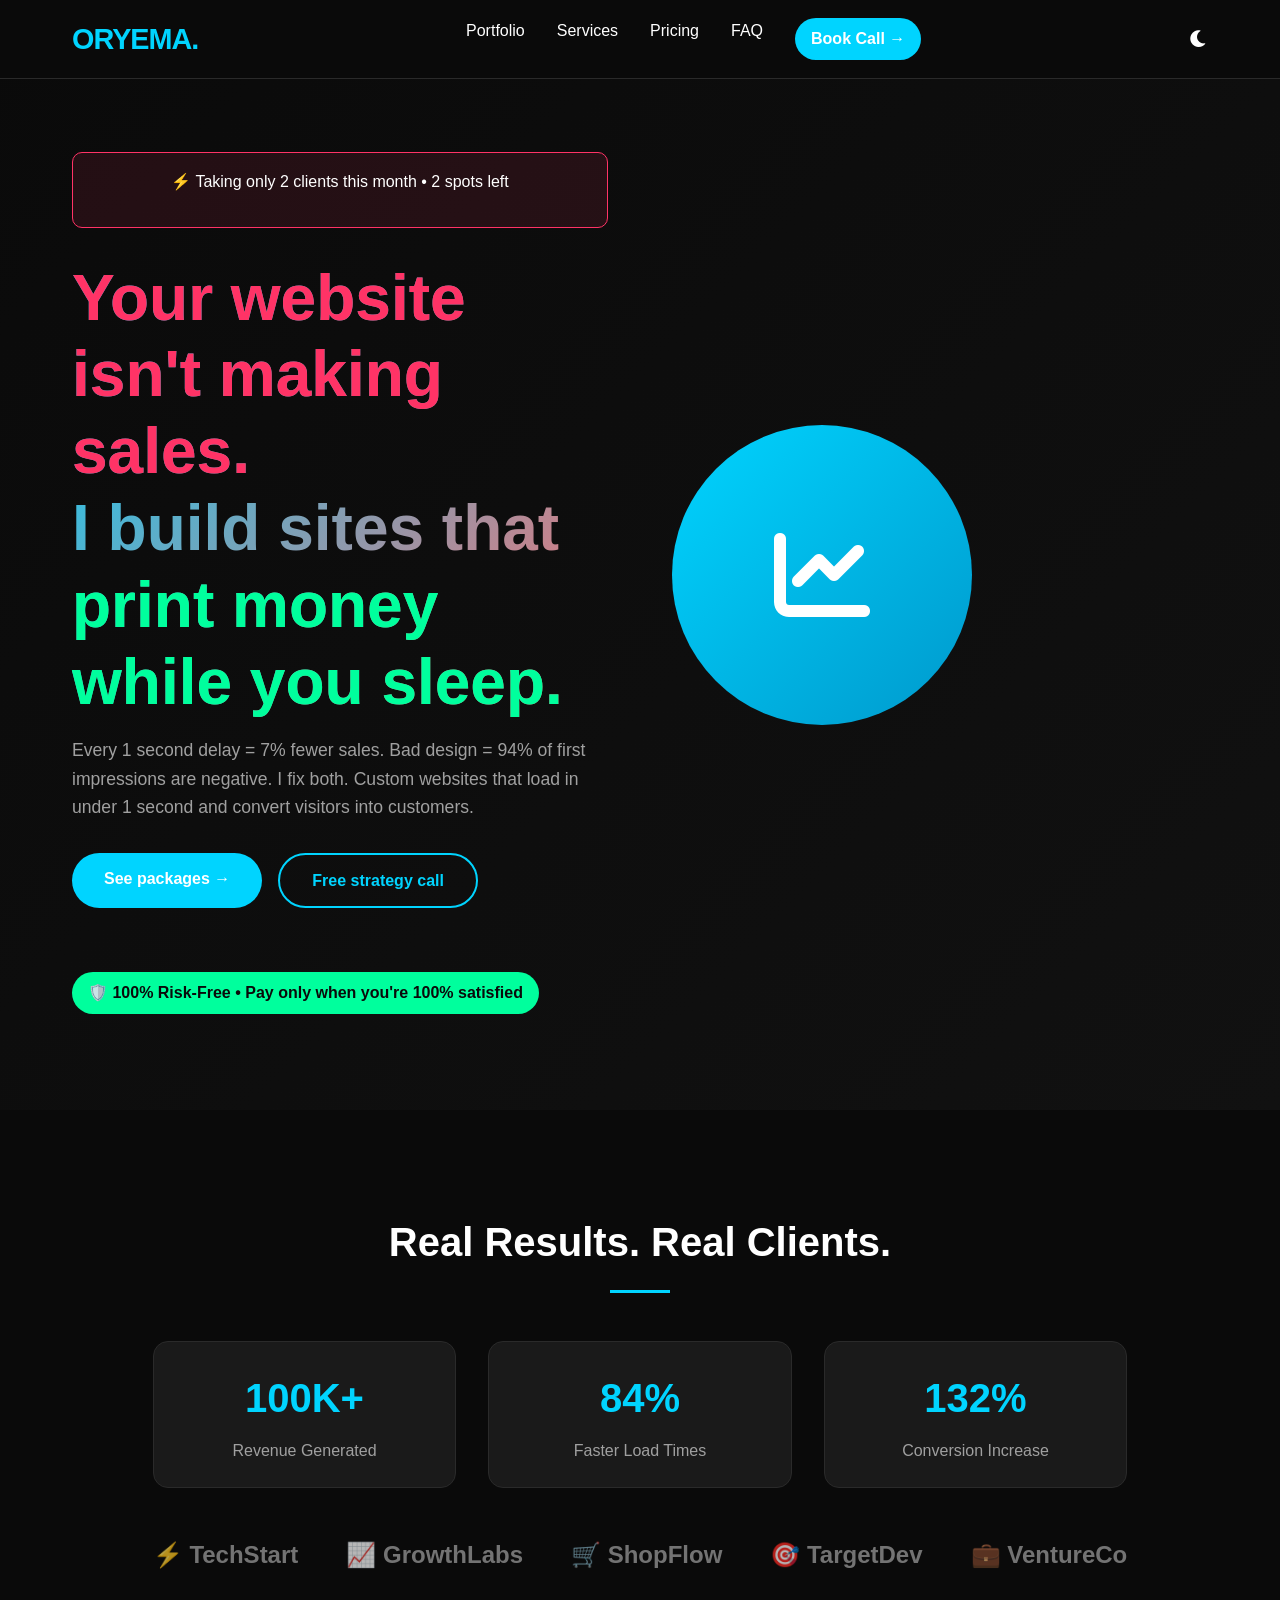
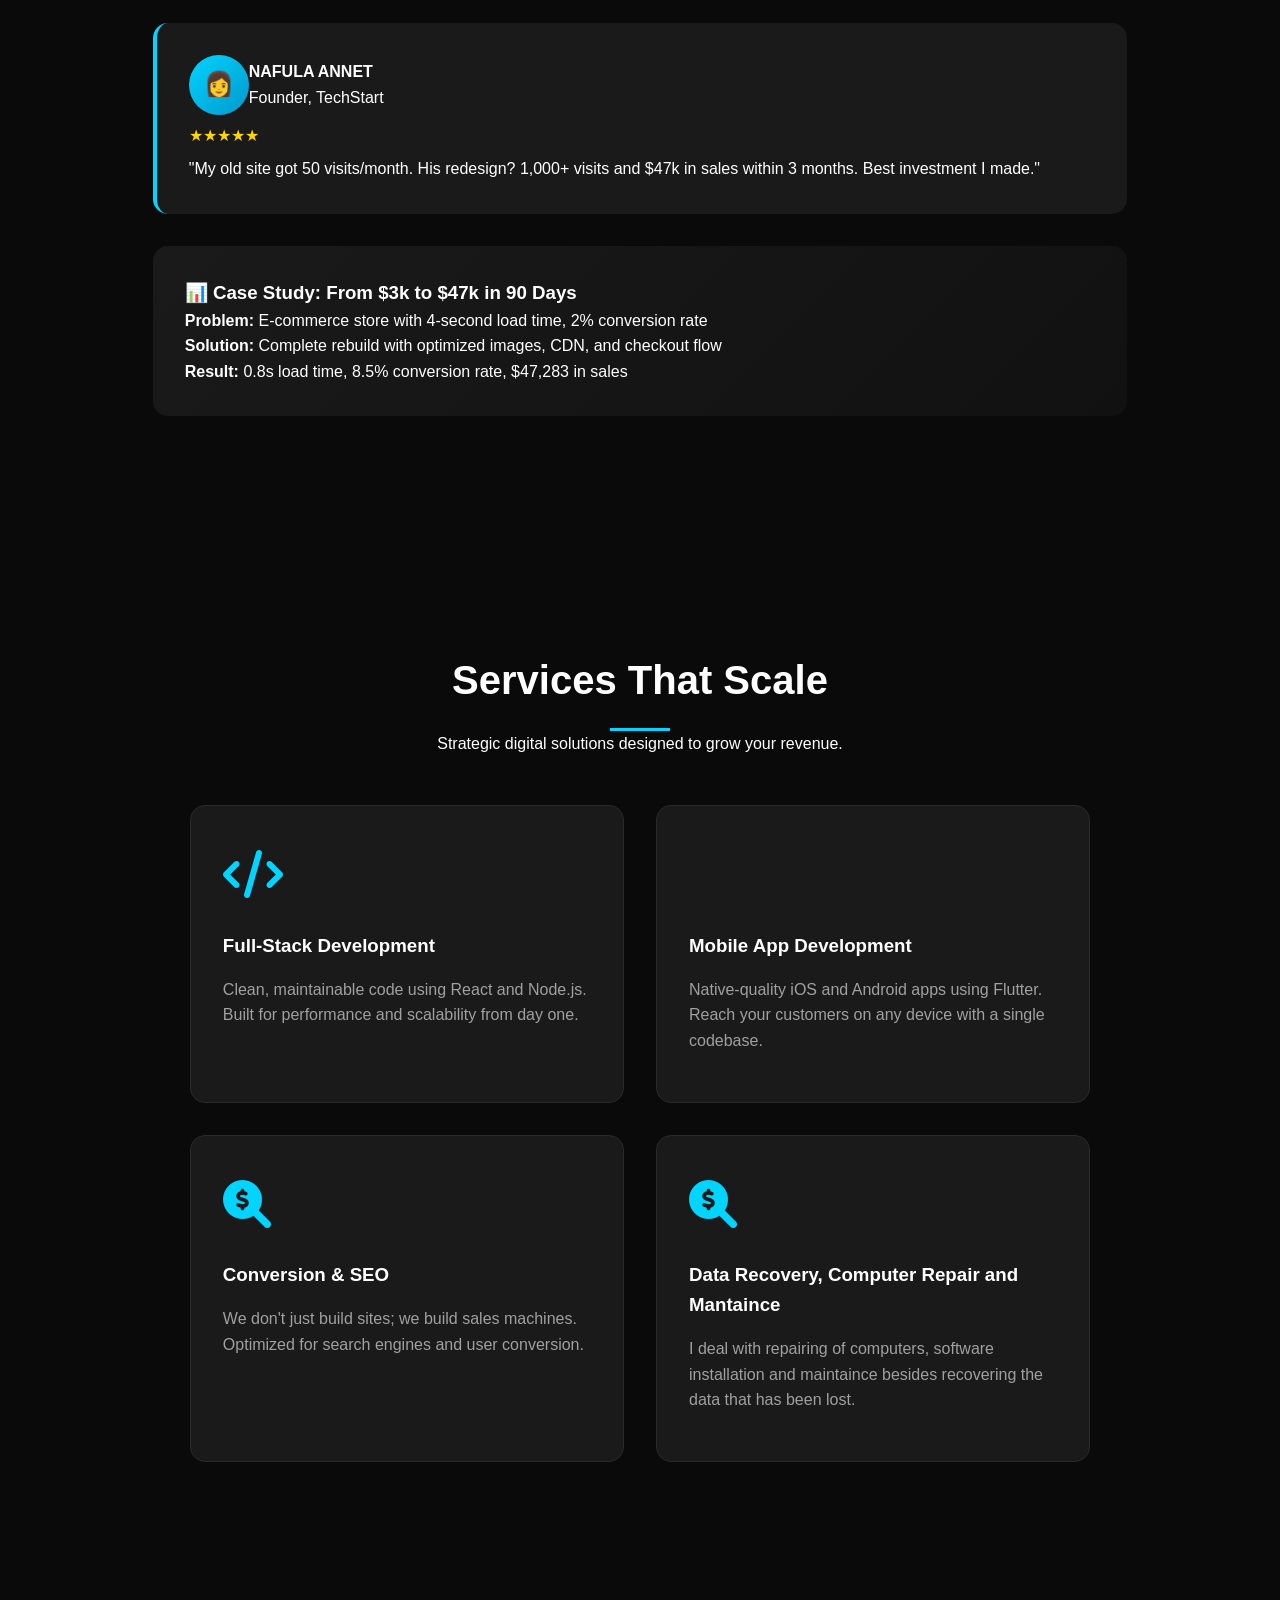
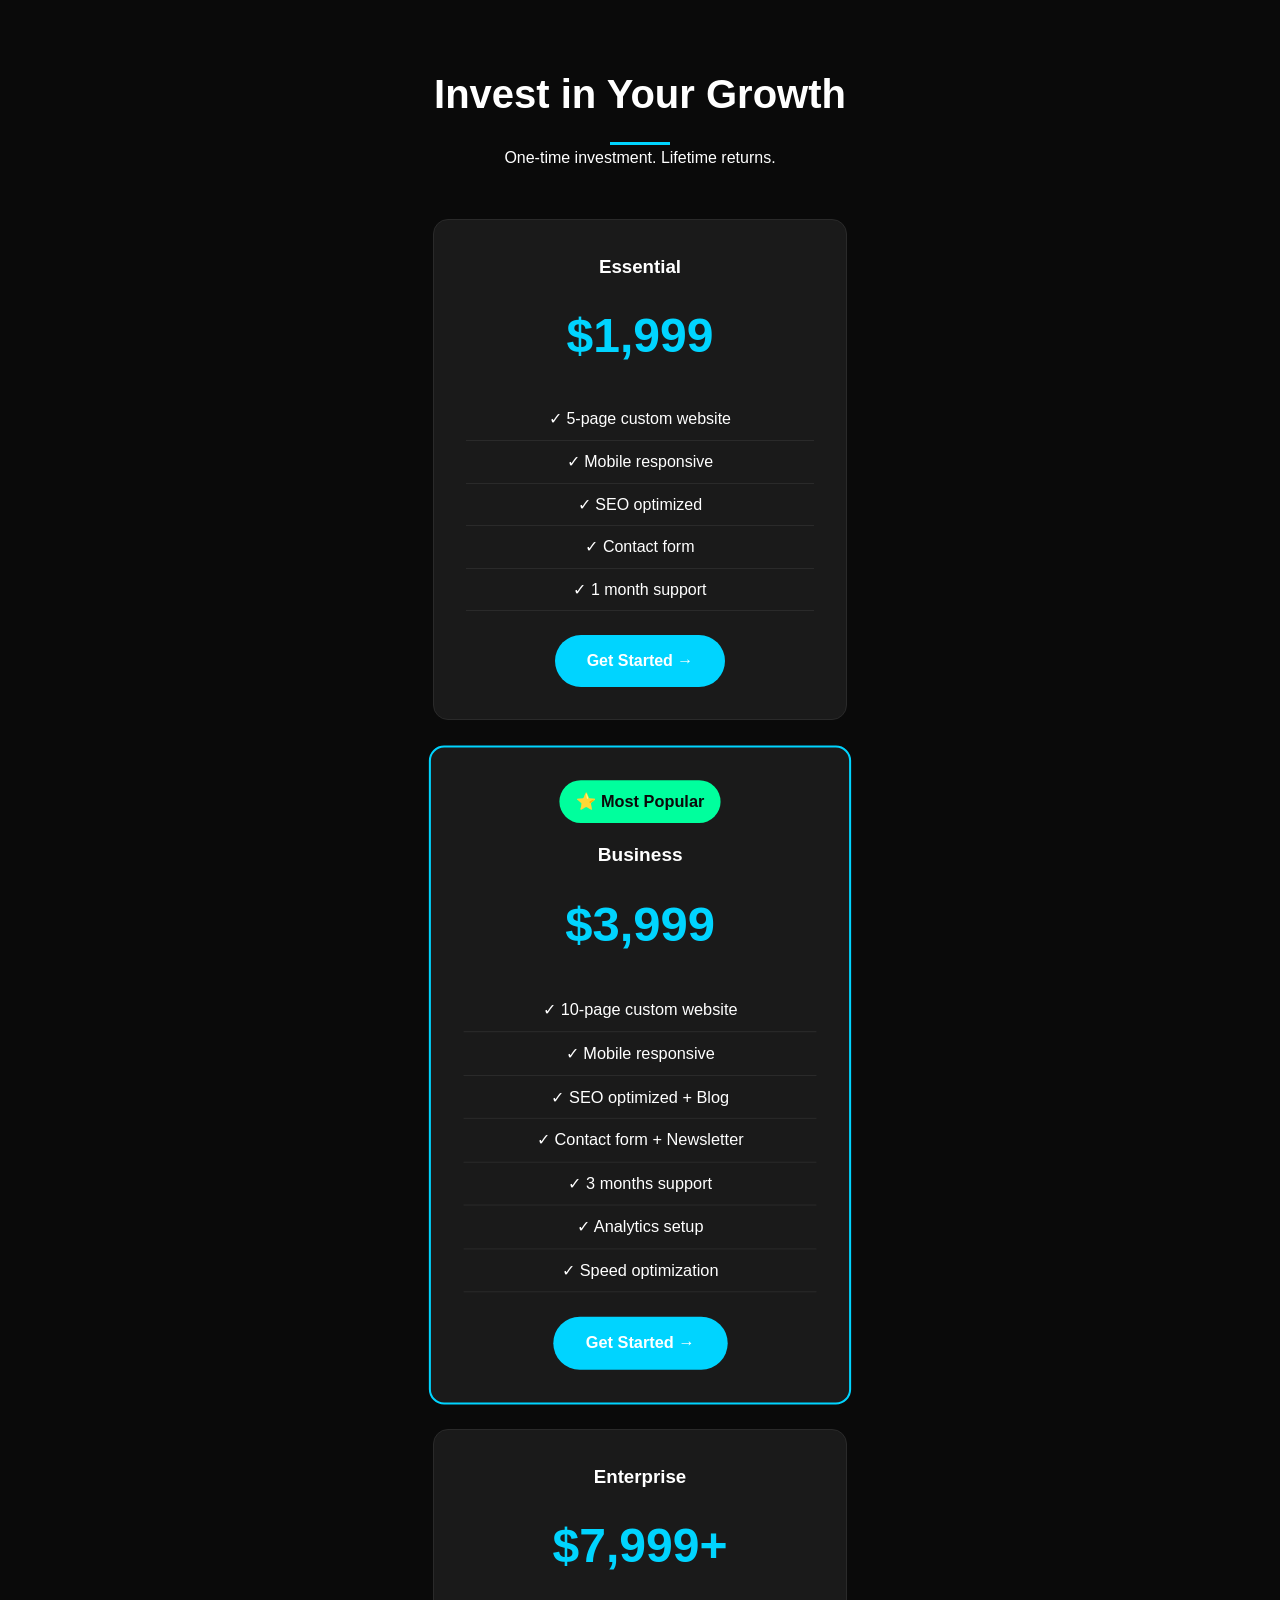
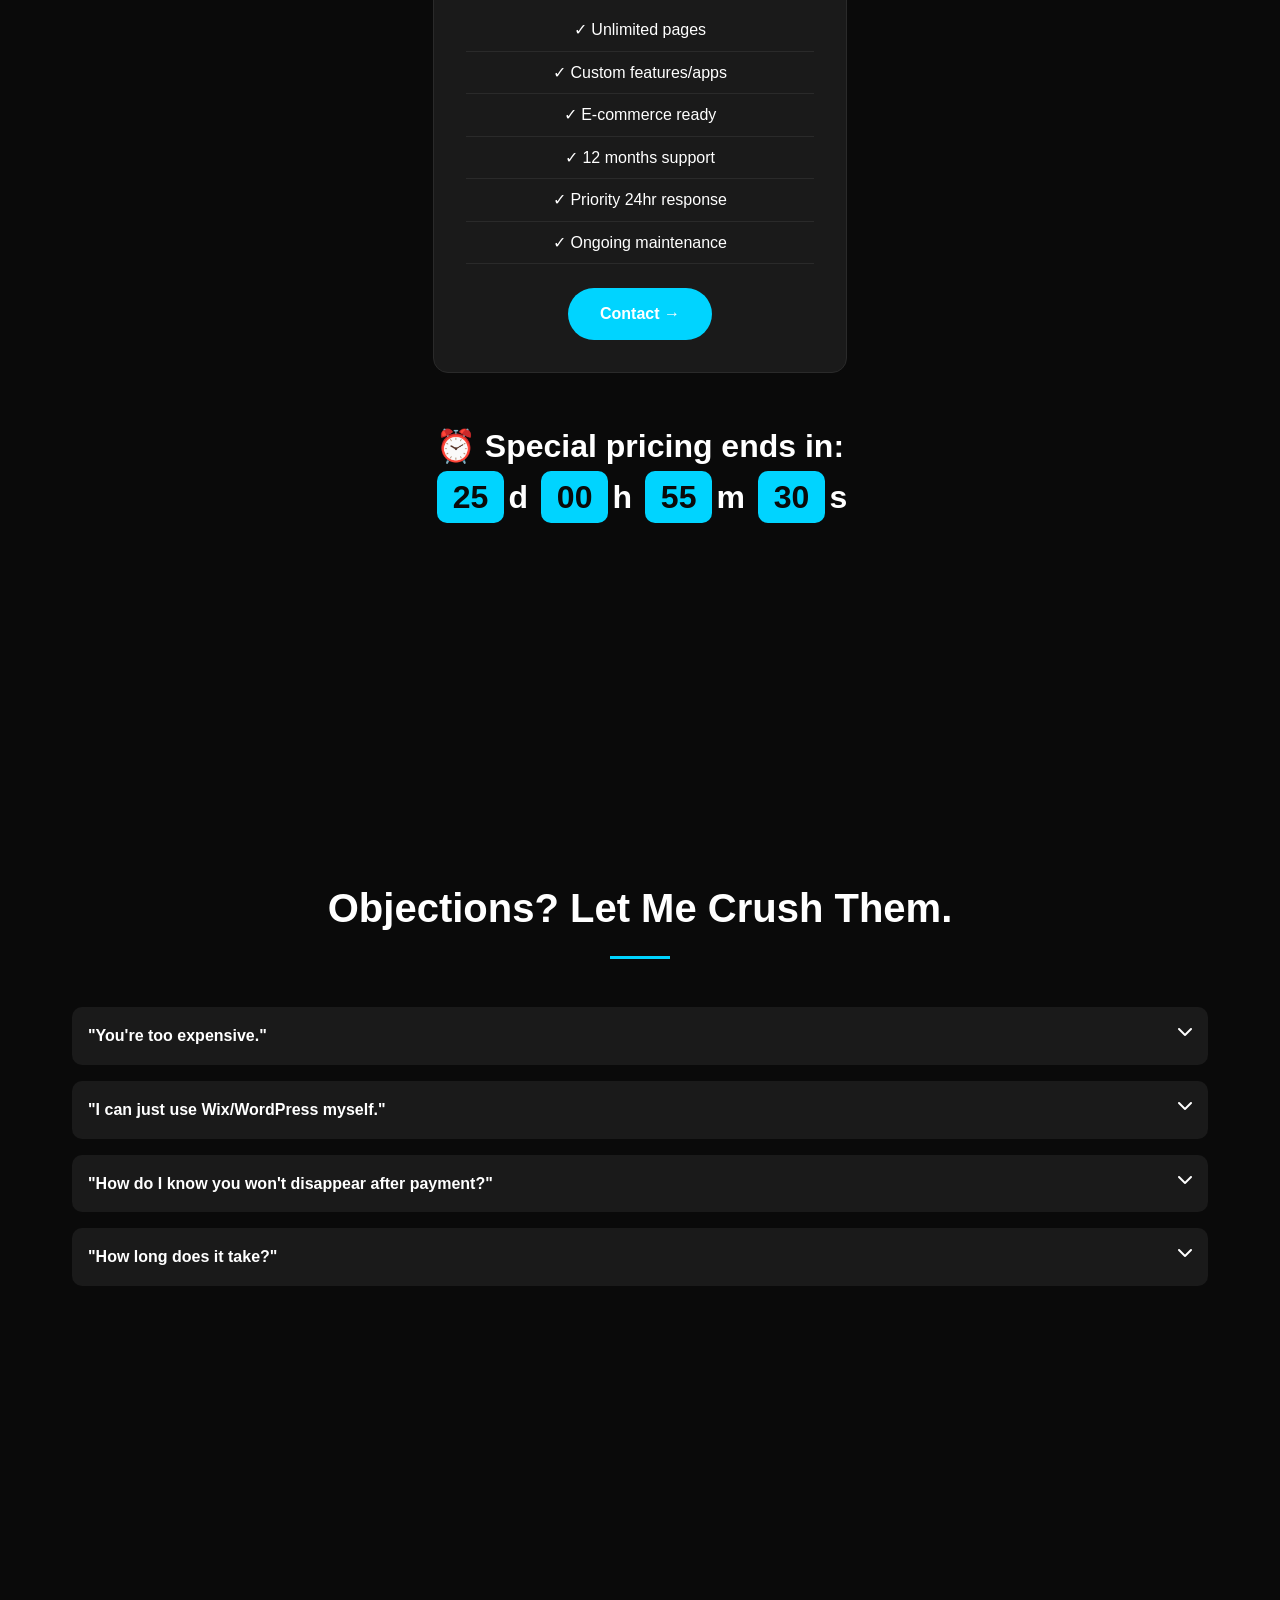
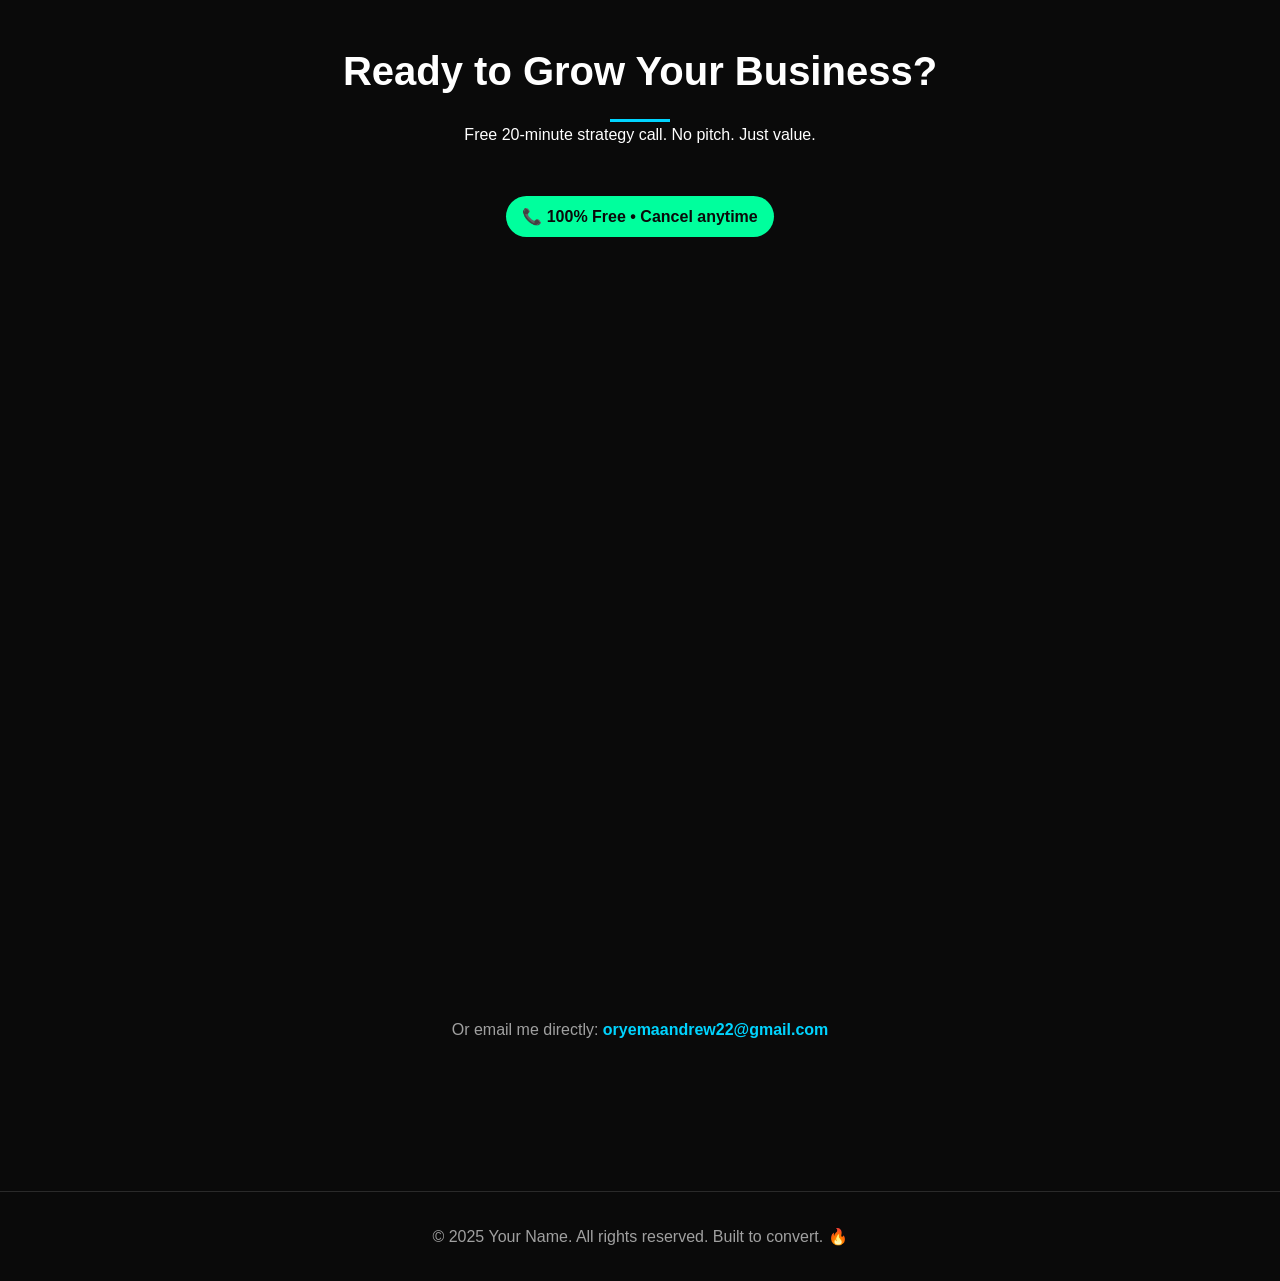
==== sales.html @ a03dcd63 "changes" ====
<!DOCTYPE html>
<html lang="en">
<head>
    <meta charset="UTF-8">
    <meta name="viewport" content="width=device-width, initial-scale=1.0">
    <meta name="description" content="Custom website development that actually drives sales. Free strategy call included.">
    <title>Hire Me | Custom Website Development</title>
    <link rel="stylesheet" href="style.css">
    <link rel="stylesheet" href="https://cdnjs.cloudflare.com/ajax/libs/font-awesome/6.0.0-beta3/css/all.min.css">
    
    <style>
        /* Additional sales page styles */
        .sales-hero {
            background: linear-gradient(135deg, var(--bg-primary) 0%, var(--bg-secondary) 100%);
            padding: 120px 0 80px;
        }
        
        .pas-headline {
            font-size: 3rem;
            line-height: 1.2;
            margin-bottom: 1.5rem;
        }
        
        .pas-problem {
            color: var(--error);
            font-weight: bold;
        }
        
        .pas-solution {
            color: var(--success);
        }
        
        .social-proof-stats {
            display: grid;
            grid-template-columns: repeat(3, 1fr);
            gap: 2rem;
            margin: 3rem 0;
            text-align: center;
        }
        
        .stat-box {
            background: var(--card-bg);
            padding: 1.5rem;
            border-radius: 15px;
            border: 1px solid var(--border);
        }
        
        .stat-number-large {
            font-size: 2.5rem;
            font-weight: bold;
            color: var(--accent);
        }
        
        .client-logos {
            display: flex;
            justify-content: center;
            gap: 3rem;
            flex-wrap: wrap;
            margin: 3rem 0;
            opacity: 0.7;
        }
        
        .client-logos span {
            font-size: 1.5rem;
            font-weight: bold;
            color: var(--text-secondary);
        }
        
        .testimonial-card {
            background: var(--card-bg);
            padding: 2rem;
            border-radius: 15px;
            margin: 1rem 0;
            border-left: 4px solid var(--accent);
        }
        
        .testimonial-card img {
            width: 60px;
            height: 60px;
            border-radius: 50%;
            background: var(--accent);
            display: inline-block;
            margin-right: 1rem;
        }
        
        .rating {
            color: gold;
            margin: 0.5rem 0;
        }
        
        .case-study {
            background: linear-gradient(135deg, var(--card-bg), var(--bg-secondary));
            padding: 2rem;
            border-radius: 15px;
            margin: 2rem 0;
        }
        
        .guarantee-badge {
            background: var(--success);
            color: var(--bg-primary);
            padding: 0.5rem 1rem;
            border-radius: 50px;
            display: inline-block;
            font-weight: bold;
            margin-bottom: 1rem;
        }
        
        .urgency-banner {
            background: rgba(255, 51, 102, 0.1);
            border: 1px solid var(--error);
            padding: 1rem;
            border-radius: 10px;
            text-align: center;
            margin: 2rem 0;
        }
        
        .progress-bar {
            height: 8px;
            background: var(--error);
            border-radius: 4px;
            margin-top: 0.5rem;
            width: 33%;
        }
        
        .countdown {
            font-size: 2rem;
            font-weight: bold;
            text-align: center;
            margin: 1rem 0;
        }
        
        .countdown span {
            background: var(--accent);
            color: var(--bg-primary);
            padding: 0.5rem 1rem;
            border-radius: 10px;
            margin: 0 0.25rem;
        }
        
        .pricing-grid {
            display: grid;
            grid-template-columns: repeat(auto-fit, minmax(280px, 1fr));
            gap: 2rem;
            margin: 3rem 0;
        }
        
        .pricing-card {
            background: var(--card-bg);
            padding: 2rem;
            border-radius: 15px;
            text-align: center;
            border: 1px solid var(--border);
            transition: all 0.3s;
        }
        
        .pricing-card:hover {
            transform: translateY(-10px);
            border-color: var(--accent);
        }
        
        .pricing-card.featured {
            border: 2px solid var(--accent);
            transform: scale(1.02);
        }
        
        .price {
            font-size: 3rem;
            font-weight: bold;
            color: var(--accent);
            margin: 1rem 0;
        }
        
        .price small {
            font-size: 1rem;
        }
        
        .pricing-features {
            list-style: none;
            margin: 1.5rem 0;
        }
        
        .pricing-features li {
            padding: 0.5rem 0;
            border-bottom: 1px solid var(--border);
        }
        
        .faq-item {
            background: var(--card-bg);
            margin: 1rem 0;
            border-radius: 10px;
            overflow: hidden;
        }
        
        .faq-question {
            padding: 1rem;
            cursor: pointer;
            display: flex;
            justify-content: space-between;
            font-weight: bold;
        }
        
        .faq-answer {
            padding: 0 1rem;
            max-height: 0;
            overflow: hidden;
            transition: max-height 0.3s ease;
        }
        
        .faq-item.active .faq-answer {
            max-height: 200px;
            padding: 0 1rem 1rem;
        }
        
        .lead-magnet-popup {
            position: fixed;
            bottom: 20px;
            right: 20px;
            background: var(--card-bg);
            padding: 1.5rem;
            border-radius: 15px;
            max-width: 300px;
            z-index: 1000;
            box-shadow: 0 10px 40px rgba(0,0,0,0.3);
            display: none;
            border: 1px solid var(--accent);
        }
        
        .lead-magnet-popup.show {
            display: block;
            animation: slideIn 0.5s ease;
        }
        
        @keyframes slideIn {
            from {
                transform: translateX(100%);
                opacity: 0;
            }
            to {
                transform: translateX(0);
                opacity: 1;
            }
        }
        
        .close-popup {
            float: right;
            cursor: pointer;
            font-size: 1.5rem;
        }
        
        .booking-section {
            text-align: center;
            margin: 3rem 0;
        }
        
        .calendly-inline-widget {
            min-height: 700px;
            margin-top: 2rem;
        }
        
        @media (max-width: 768px) {
            .pas-headline {
                font-size: 2rem;
            }
            .social-proof-stats {
                grid-template-columns: 1fr;
            }
            .lead-magnet-popup {
                left: 20px;
                right: 20px;
                max-width: none;
            }
        }
    </style>
</head>
<body>
    <!-- Scroll Progress Bar -->
    <div class="scroll-progress"></div>

    <!-- Navigation -->
    <nav class="navbar">
        <div class="nav-container">
            <div class="logo">
                <a href="index.html">ORYEMA.</a>
            </div>
            <ul class="nav-links">
                <li><a href="index.html" class="nav-item">Portfolio</a></li>
                <li><a href="#services" class="nav-item">Services</a></li>
                <li><a href="#pricing" class="nav-item">Pricing</a></li>
                <li><a href="#faq" class="nav-item">FAQ</a></li>
                <li><a href="#book" class="nav-item btn btn-primary" style="padding: 0.5rem 1rem;">Book Call →</a></li>
            </ul>
            <div class="nav-actions">
                <button id="navThemeToggle" class="nav-theme-btn" aria-label="Toggle Theme">
                    <i class="fas fa-moon"></i>
                </button>
                <div class="hamburger">
                    <span></span>
                    <span></span>
                    <span></span>
                </div>
            </div>
            </div>
        </div>
    </nav>

    <main>
        <!-- PAS HERO SECTION -->
        <section class="sales-hero">
            <div class="container">
                <div class="hero-content">
                    <div class="hero-text">
                        <div class="urgency-banner">
                            ⚡ Taking only 2 clients this month • <span id="spotsLeft">2</span> spots left
                            <div class="progress-bar" style="width: 0%"></div>
                        </div>
                        
                        <h1 class="pas-headline">
                            <span class="pas-problem">Your website isn't making sales.</span><br>
                            <span>I build sites that <span class="pas-solution">print money while you sleep.</span></span>
                        </h1>
                        
                        <p class="hero-description">
                            Every 1 second delay = 7% fewer sales. Bad design = 94% of first impressions are negative. 
                            I fix both. Custom websites that load in under 1 second and convert visitors into customers.
                        </p>
                        
                        <div class="hero-buttons">
                            <a href="#pricing" class="btn btn-primary">See packages →</a>
                            <a href="#book" class="btn btn-secondary">Free strategy call</a>
                        </div>
                        
                        <div class="guarantee-badge" style="margin-top: 2rem;">
                            🛡️ 100% Risk-Free • Pay only when you're 100% satisfied
                        </div>
                    </div>
                    <div class="hero-image">
                        <div class="avatar-placeholder">
                            <i class="fas fa-chart-line"></i>
                        </div>
                    </div>
                </div>
            </div>
        </section>

        <!-- SOCIAL PROOF STACK -->
        <section class="section">
            <div class="container">
                <div class="section-header">
                    <h2>Real Results. Real Clients.</h2>
                    <div class="underline"></div>
                </div>
                
                <div class="social-proof-stats">
                    <div class="stat-box">
                        <div class="stat-number-large" data-target="100k" data-suffix="K+">0</div>
                        <div class="stat-label">Revenue Generated</div>
                    </div>
                    <div class="stat-box">
                        <div class="stat-number-large" data-target="84" data-suffix="%">0</div>
                        <div class="stat-label">Faster Load Times</div>
                    </div>
                    <div class="stat-box">
                        <div class="stat-number-large" data-target="132" data-suffix="%">0</div>
                        <div class="stat-label">Conversion Increase</div>
                    </div>
                </div>
                
                <div class="client-logos">
                    <span>⚡ TechStart</span>
                    <span>📈 GrowthLabs</span>
                    <span>🛒 ShopFlow</span>
                    <span>🎯 TargetDev</span>
                    <span>💼 VentureCo</span>
                </div>
                
                <div class="testimonial-card">
                    <div style="display: flex; align-items: center;">
                        <div class="avatar-placeholder" style="width: 60px; height: 60px; font-size: 1.5rem;">👩</div>
                        <div>
                            <h4>NAFULA ANNET</h4>
                            <span>Founder, TechStart</span>
                        </div>
                    </div>
                    <div class="rating">★★★★★</div>
                    <p>"My old site got 50 visits/month. His redesign? 1,000+ visits and $47k in sales within 3 months. Best investment I made."</p>
                </div>
                
                <div class="case-study">
                    <h3>📊 Case Study: From $3k to $47k in 90 Days</h3>
                    <p><strong>Problem:</strong> E-commerce store with 4-second load time, 2% conversion rate</p>
                    <p><strong>Solution:</strong> Complete rebuild with optimized images, CDN, and checkout flow</p>
                    <p><strong>Result:</strong> 0.8s load time, 8.5% conversion rate, $47,283 in sales</p>
                    
                </div>
            </div>
        </section>

        <!-- SERVICES SECTION -->
        <section id="services" class="section">
            <div class="container">
                <div class="section-header">
                    <h2>Services That Scale</h2>
                    <div class="underline"></div>
                    <p>Strategic digital solutions designed to grow your revenue.</p>
                </div>
                <div class="projects-grid">
                    <div class="project-card">
                        <div class="project-icon"><i class="fas fa-code"></i></div>
                        <h3>Full-Stack Development</h3>
                        <p>Clean, maintainable code using React and Node.js. Built for performance and scalability from day one.</p>
                    </div>
                    <div class="project-card">
                        <div class="project-icon"><i class="fas fa-mobile-screen"></i></div>
                        <h3>Mobile App Development</h3>
                        <p>Native-quality iOS and Android apps using Flutter. Reach your customers on any device with a single codebase.</p>
                    </div>
                    <div class="project-card">
                        <div class="project-icon"><i class="fas fa-search-dollar"></i></div>
                        <h3>Conversion & SEO</h3>
                        <p>We don't just build sites; we build sales machines. Optimized for search engines and user conversion.</p>
                    </div>
                     <div class="project-card">
                        <div class="project-icon"><i class="fas fa-search-dollar"></i></div>
                        <h3>Data Recovery, Computer Repair and Mantaince</h3>
                        <p>I deal with repairing of computers, software installation and maintaince besides recovering the data that has been lost.</p></div>
                </div>
            </div>
        </section>

        <!-- PRICING SECTION -->
        <section id="pricing" class="section">
            <div class="container">
                <div class="section-header">
                    <h2>Invest in Your Growth</h2>
                    <div class="underline"></div>
                    <p>One-time investment. Lifetime returns.</p>
                </div>
                
                <div class="pricing-grid">
                    <div class="pricing-card">
                        <h3>Essential</h3>
                        <div class="price">$1,999</div>
                        <ul class="pricing-features">
                            <li>✓ 5-page custom website</li>
                            <li>✓ Mobile responsive</li>
                            <li>✓ SEO optimized</li>
                            <li>✓ Contact form</li>
                            <li>✓ 1 month support</li>
                        </ul>
                        <a href="#book" class="btn btn-primary">Get Started →</a>
                    </div>
                    
                    <div class="pricing-card featured">
                        <div class="guarantee-badge" style="margin-bottom: 1rem;">⭐ Most Popular</div>
                        <h3>Business</h3>
                        <div class="price">$3,999</div>
                        <ul class="pricing-features">
                            <li>✓ 10-page custom website</li>
                            <li>✓ Mobile responsive</li>
                            <li>✓ SEO optimized + Blog</li>
                            <li>✓ Contact form + Newsletter</li>
                            <li>✓ 3 months support</li>
                            <li>✓ Analytics setup</li>
                            <li>✓ Speed optimization</li>
                        </ul>
                        <a href="#book" class="btn btn-primary">Get Started →</a>
                    </div>
                    
                    <div class="pricing-card">
                        <h3>Enterprise</h3>
                        <div class="price">$7,999+</div>
                        <ul class="pricing-features">
                            <li>✓ Unlimited pages</li>
                            <li>✓ Custom features/apps</li>
                            <li>✓ E-commerce ready</li>
                            <li>✓ 12 months support</li>
                            <li>✓ Priority 24hr response</li>
                            <li>✓ Ongoing maintenance</li>
                        </ul>
                        <a href="#book" class="btn btn-primary">Contact →</a>
                    </div>
                </div>
                
                <div class="countdown" style="margin-top: 2rem;">
                    ⏰ Special pricing ends in:
                    <div>
                        <span id="days">00</span>d 
                        <span id="hours">12</span>h 
                        <span id="minutes">30</span>m 
                        <span id="seconds">45</span>s
                    </div>
                </div>
            </div>
        </section>

        <!-- OBJECTION CRUSHER FAQ -->
        <section id="faq" class="section">
            <div class="container">
                <div class="section-header">
                    <h2>Objections? Let Me Crush Them.</h2>
                    <div class="underline"></div>
                </div>
                
                <div class="faq-item">
                    <div class="faq-question">
                        "You're too expensive."
                        <i class="fas fa-chevron-down"></i>
                    </div>
                    <div class="faq-answer">
                        My cheapest client made back their investment in 2 weeks. Can your current solution do that? I don't compete on price. I compete on ROI.
                    </div>
                </div>
                
                <div class="faq-item">
                    <div class="faq-question">
                        "I can just use Wix/WordPress myself."
                        <i class="fas fa-chevron-down"></i>
                    </div>
                    <div class="faq-answer">
                        You can. But can Wix get you a 0.8s load time? Rank #1 on Google? Handle 10k visitors without crashing? Custom development = performance you can't get from drag-and-drop.
                    </div>
                </div>
                
                <div class="faq-item">
                    <div class="faq-question">
                        "How do I know you won't disappear after payment?"
                        <i class="fas fa-chevron-down"></i>
                    </div>
                    <div class="faq-answer">
                        Check my portfolio (linked above). Every client gets a signed contract, milestone payments, and 30-day post-launch support. You own everything. I'm a DM away.
                    </div>
                </div>
                
                <div class="faq-item">
                    <div class="faq-question">
                        "How long does it take?"
                        <i class="fas fa-chevron-down"></i>
                    </div>
                    <div class="faq-answer">
                        Essential: 2-3 weeks. Business: 4-6 weeks. Enterprise: 8-12 weeks. Rush options available (+25%).
                    </div>
                </div>
            </div>
        </section>

        <!-- BOOKING SECTION -->
        <section id="book" class="section">
            <div class="container">
                <div class="section-header">
                    <h2>Ready to Grow Your Business?</h2>
                    <div class="underline"></div>
                    <p>Free 20-minute strategy call. No pitch. Just value.</p>
                </div>
                
                <div class="booking-section">
                    <div class="guarantee-badge">📞 100% Free • Cancel anytime</div>
                    
                    <!-- Calendly Embed (free account at calendly.com) -->
                    <div class="calendly-inline-widget" data-url="https://calendly.com/oryemaandrew22/new-meeting" style="min-width:320px;height:700px;"></div>
                    
                    <p style="margin-top: 2rem; color: var(--text-secondary);">
                        Or email me directly: <strong style="color: var(--accent);">oryemaandrew22@gmail.com</strong>
                    </p>
                </div>
            </div>
        </section>
    </main>

    <!-- LEAD MAGNET POPUP -->
    <div id="leadMagnet" class="lead-magnet-popup">
        <span class="close-popup" onclick="closePopup()">&times;</span>
        <h3>📚 Free: The Developer Pricing Guide</h3>
        <p>Stop undercharging. 57 pages of real rates, negotiation scripts, and contracts.</p>
        <form action="https://formspree.io/f/mjgzneva" method="POST">
            <input type="email" name="email" placeholder="Your best email" required style="width: 100%; padding: 0.5rem; margin: 0.5rem 0;">
            <input type="hidden" name="_subject" value="Lead Magnet Download">
            <button type="submit" class="btn btn-primary" style="width: 100%;">Send me the guide →</button>
        </form>
        <small>2,347+ developers downloaded this. Unsubscribe anytime.</small>
    </div>

    <footer class="footer">
        <div class="container">
            <p>&copy; 2025 Your Name. All rights reserved. Built to convert. 🔥</p>
        </div>
    </footer>

    <!-- Back to Top Button -->
    <button id="backToTop" class="back-to-top" aria-label="Back to top">
        <i class="fas fa-arrow-up"></i>
    </button>

    <script src="script.js"></script>
    
    <!-- Additional sales page JavaScript -->
    <script>
        // Counter animation for stats
        function animateSalesStats() {
            const stats = document.querySelectorAll('.stat-number-large');
            stats.forEach(stat => {
                const target = parseInt(stat.getAttribute('data-target'));
                let current = 0;
                const increment = target / 50;
                const updateCounter = () => {
                    current += increment;
                    if (current < target) {
                        stat.textContent = Math.ceil(current);
                        requestAnimationFrame(updateCounter);
                    } else {
                        stat.textContent = target + (stat.getAttribute('data-suffix') || '');
                    }
                };
                updateCounter();
            });
        }
        
        // Countdown timer for urgency
        function updateCountdown() {
            const now = new Date();
            const endOfMonth = new Date(now.getFullYear(), now.getMonth() + 1, 0);
            const diff = endOfMonth - now;
            
            const days = Math.floor(diff / (1000 * 60 * 60 * 24));
            const hours = Math.floor((diff % (86400000)) / 3600000);
            const minutes = Math.floor((diff % 3600000) / 60000);
            const seconds = Math.floor((diff % 60000) / 1000);
            
            document.getElementById('days').textContent = days.toString().padStart(2, '0');
            document.getElementById('hours').textContent = hours.toString().padStart(2, '0');
            document.getElementById('minutes').textContent = minutes.toString().padStart(2, '0');
            document.getElementById('seconds').textContent = seconds.toString().padStart(2, '0');
        }
        
        // FAQ accordion
        document.querySelectorAll('.faq-question').forEach(question => {
            question.addEventListener('click', () => {
                const faqItem = question.parentElement;
                faqItem.classList.toggle('active');
            });
        });
        
        // Show popup after 10 seconds
        setTimeout(() => {
            const popup = document.getElementById('leadMagnet');
            if (!localStorage.getItem('popupShown')) {
                popup.classList.add('show');
                localStorage.setItem('popupShown', 'true');
            }
        }, 10000);
        
        function closePopup() {
            document.getElementById('leadMagnet').classList.remove('show');
        }
        
        // Update spots left randomly (demo)
        let spots = 2;
        setInterval(() => {
            if (spots > 0 && Math.random() > 0.7) {
                spots--;
                document.getElementById('spotsLeft').textContent = spots;
                document.querySelector('.progress-bar').style.width = `${((2-spots)/2)*100}%`;
            }
        }, 30000);
        
        // Initialize
        document.addEventListener('DOMContentLoaded', () => {
            animateSalesStats();
            setInterval(updateCountdown, 1000);
            updateCountdown();
            
            // Smooth scroll for nav links
            document.querySelectorAll('a[href^="#"]').forEach(anchor => {
                anchor.addEventListener('click', function(e) {
                    e.preventDefault();
                    const target = document.querySelector(this.getAttribute('href'));
                    if (target) {
                        target.scrollIntoView({ behavior: 'smooth' });
                    }
                });
            });
        });
    </script>
    
    <!-- Calendly script (optional - replace with your Calendly link) -->
    <script type="text/javascript" src="https://assets.calendly.com/assets/external/widget.js" async></script>
</body>
</html>
---- style.css ----
/* Reset & Base */
* {
    margin: 0;
    padding: 0;
    box-sizing: border-box;
}

/* DEFAULT THEME (Dark Mode) - Using data attribute for cleaner theme switching */
:root {
    --bg-primary: #0a0a0a;
    --bg-secondary: #111111;
    --text-primary: #ffffff;
    --text-secondary: #a0a0a0;
    --accent: #00d4ff;
    --accent-dark: #0099cc;
    --card-bg: #1a1a1a;
    --border: #2a2a2a;
    --success: #00ff9d;
    --error: #ff3366;
}

/* LIGHT THEME - Override variables when light-theme class is on body */
body.light-theme {
    --bg-primary: #f5f5f5;
    --bg-secondary: #ffffff;
    --text-primary: #1a1a1a;
    --text-secondary: #666666;
    --card-bg: #ffffff;
    --border: #e0e0e0;
    --accent: #0066cc;
    --accent-dark: #0052a3;
}

body {
    font-family: 'Segoe UI', Tahoma, Geneva, Verdana, sans-serif;
    background: var(--bg-primary);
    color: var(--text-primary);
    line-height: 1.6;
    overflow-x: hidden;
    transition: background 0.3s ease, color 0.3s ease;
}

.container {
    max-width: 1200px;
    margin: 0 auto;
    padding: 0 2rem;
}

/* Scroll Progress Bar */
.scroll-progress {
    position: fixed;
    top: 0;
    left: 0;
    width: 0%;
    height: 4px;
    background: var(--accent);
    z-index: 2000;
    transition: width 0.1s ease;
}

/* Back to Top Button */
.back-to-top {
    position: fixed;
    bottom: 30px;
    right: 30px;
    width: 50px;
    height: 50px;
    background: var(--accent);
    color: white;
    border: none;
    border-radius: 50%;
    cursor: pointer;
    display: flex;
    align-items: center;
    justify-content: center;
    font-size: 1.2rem;
    box-shadow: 0 5px 15px rgba(0, 0, 0, 0.3);
    z-index: 999;
    opacity: 0;
    visibility: hidden;
    transition: all 0.3s ease;
}

.back-to-top.show {
    opacity: 1;
    visibility: visible;
}

.back-to-top:hover {
    transform: translateY(-5px);
    background: var(--accent-dark);
}

/* Navigation */
.navbar {
    position: fixed;
    top: 0;
    width: 100%;
    background: var(--bg-primary);
    backdrop-filter: blur(10px);
    z-index: 1000;
    border-bottom: 1px solid var(--border);
    transition: background 0.3s ease, border-color 0.3s ease;
}

.nav-container {
    max-width: 1200px;
    margin: 0 auto;
    padding: 1rem 2rem;
    display: flex;
    justify-content: space-between;
    align-items: center;
}

.logo a {
    font-size: 1.8rem;
    font-weight: bold;
    color: var(--accent);
    text-decoration: none;
    letter-spacing: -1px;
}

.nav-links {
    display: flex;
    gap: 2rem;
    list-style: none;
}

.nav-item {
    color: var(--text-primary);
    text-decoration: none;
    font-weight: 500;
    transition: color 0.3s;
    position: relative;
}

.nav-item:hover,
.nav-item.active {
    color: var(--accent);
}

.nav-item.active::after {
    content: '';
    position: absolute;
    bottom: -5px;
    left: 0;
    width: 100%;
    height: 2px;
    background: var(--accent);
}

.hamburger {
    display: none;
    flex-direction: column;
    cursor: pointer;
}

.nav-actions {
    display: flex;
    align-items: center;
    gap: 1.5rem;
}

.nav-theme-btn {
    background: none;
    border: none;
    color: var(--text-primary);
    font-size: 1.2rem;
    cursor: pointer;
    display: flex;
    align-items: center;
    transition: color 0.3s, transform 0.3s;
}

.nav-theme-btn:hover {
    color: var(--accent);
    transform: scale(1.1);
}

.hamburger span {
    width: 25px;
    height: 3px;
    background: var(--text-primary);
    margin: 3px 0;
    transition: 0.3s;
}

/* Sections */
.section {
    padding: 100px 0;
    min-height: 100vh;
    display: flex;
    align-items: center;
}

.section-header {
    text-align: center;
    margin-bottom: 3rem;
}

.section-header h2 {
    font-size: 2.5rem;
    margin-bottom: 1rem;
}

.underline {
    width: 60px;
    height: 3px;
    background: var(--accent);
    margin: 0 auto;
}

/* Hero Section */
.hero {
    padding-top: 80px;
}

.hero-content {
    display: grid;
    grid-template-columns: 1fr 1fr;
    gap: 4rem;
    align-items: center;
}

.badge {
    background: var(--accent);
    color: white;
    padding: 0.3rem 1rem;
    border-radius: 20px;
    font-size: 0.9rem;
    display: inline-block;
    margin-bottom: 1rem;
}

.hero-text h1 {
    font-size: 4rem;
    margin-bottom: 1rem;
    background: linear-gradient(135deg, var(--accent), #ff6b6b);
    -webkit-background-clip: text;
    background-clip: text;
    color: transparent;
}

.typed-wrapper {
    font-size: 2rem;
    margin-bottom: 1.5rem;
    min-height: 3rem;
}

.static-text {
    color: var(--text-primary);
}

.typed-text {
    color: var(--accent);
    border-right: 2px solid var(--accent);
    animation: blink 0.7s infinite;
}

@keyframes blink {
    0%, 100% { border-color: var(--accent); }
    50% { border-color: transparent; }
}

.hero-description {
    color: var(--text-secondary);
    font-size: 1.1rem;
    margin-bottom: 2rem;
}

.hero-buttons {
    display: flex;
    gap: 1rem;
    margin-bottom: 2rem;
    flex-wrap: wrap;
}

.btn {
    padding: 0.8rem 2rem;
    border-radius: 50px;
    text-decoration: none;
    font-weight: 600;
    transition: all 0.3s;
    display: inline-block;
}

.btn-primary {
    background: var(--accent);
    color: white;
    border: none;
    cursor: pointer;
}

.btn-primary:hover {
    transform: translateY(-3px);
    box-shadow: 0 10px 20px rgba(0, 212, 255, 0.3);
    background: var(--accent-dark);
}

.btn-secondary {
    border: 2px solid var(--accent);
    color: var(--accent);
    background: transparent;
}

.btn-secondary:hover {
    background: var(--accent);
    color: white;
}

.social-links {
    display: flex;
    gap: 1.5rem;
}

.social-links a {
    color: var(--text-secondary);
    font-size: 1.5rem;
    transition: all 0.3s;
}

.social-links a:hover {
    color: var(--accent);
    transform: translateY(-3px);
}

.avatar-placeholder {
    width: 300px;
    height: 300px;
    background: linear-gradient(135deg, var(--accent), var(--accent-dark));
    border-radius: 50%;
    display: flex;
    align-items: center;
    justify-content: center;
    font-size: 6rem;
    animation: float 3s ease-in-out infinite;
}

@keyframes float {
    0%, 100% { transform: translateY(0px); }
    50% { transform: translateY(-20px); }
}

/* About Section */
.about-content {
    display: grid;
    grid-template-columns: 1fr 1fr;
    gap: 3rem;
}

.about-text p {
    margin-bottom: 1.5rem;
    color: var(--text-secondary);
}

.skills h3 {
    margin: 1.5rem 0 1rem 0;
    color: var(--text-primary);
}

.skill-tags {
    display: flex;
    flex-wrap: wrap;
    gap: 0.8rem;
}

.skill-tags span {
    background: var(--card-bg);
    color: var(--text-primary);
    padding: 0.5rem 1rem;
    border-radius: 50px;
    font-size: 0.9rem;
    border: 1px solid var(--border);
    transition: all 0.3s;
}

.skill-tags span:hover {
    border-color: var(--accent);
    transform: translateY(-2px);
}

/* About Section - New styles for improved professionalism */
.skills-intro {
    color: var(--text-secondary);
    margin-bottom: 1.5rem;
    font-size: 1.05rem;
}

.skill-category {
    margin-bottom: 1.5rem;
}

.skill-category h4 {
    font-size: 1.3rem;
    color: var(--accent); /* Use accent color for category titles */
    margin-bottom: 0.8rem;
    border-bottom: 1px solid var(--border);
    padding-bottom: 0.5rem;
}

.skill-tags span {
    white-space: nowrap; /* Prevent tags from breaking onto multiple lines */
}

.skill-tags span:hover {
    box-shadow: 0 4px 8px rgba(0, 212, 255, 0.1); /* Subtle shadow on hover */
}

/* Adjust about-content gap for better spacing */
.about-stats {
    display: grid;
    grid-template-columns: repeat(3, 1fr);
    gap: 1.5rem;
}

.stat-card {
    background: var(--card-bg); /* Kept existing style */
    padding: 2rem;
    text-align: center;
    border-radius: 15px;
    border: 1px solid var(--border);
    transition: all 0.3s;
}

.stat-card:hover {
    transform: translateY(-5px);
    border-color: var(--accent);
}

/* Adjust about-content gap for better spacing */
.about-content {
    gap: 5rem; /* Increased gap for better separation */
}

.stat-number {
    font-size: 2.5rem;
    font-weight: bold;
    color: var(--accent);
}

.stat-label {
    color: var(--text-secondary);
    margin-top: 0.5rem;
}

/* Projects Section */
.projects-grid {
    display: grid;
    grid-template-columns: repeat(auto-fit, minmax(300px, 1fr));
    gap: 2rem;
}

.project-card {
    background: var(--card-bg);
    padding: 2rem;
    border-radius: 15px;
    border: 1px solid var(--border);
    transition: all 0.3s;
}

.project-card:hover {
    transform: translateY(-10px);
    border-color: var(--accent);
    box-shadow: 0 10px 30px rgba(0, 212, 255, 0.1);
}

.project-icon {
    font-size: 3rem;
    color: var(--accent);
    margin-bottom: 1rem;
}

.project-card h3 {
    margin-bottom: 1rem;
    color: var(--text-primary);
}

.project-card p {
    color: var(--text-secondary);
    margin-bottom: 1rem;
}

.project-tech {
    display: flex;
    flex-wrap: wrap;
    gap: 0.5rem;
    margin: 1rem 0;
}

.project-tech span {
    background: var(--bg-primary);
    color: var(--text-secondary);
    padding: 0.3rem 0.8rem;
    border-radius: 50px;
    font-size: 0.8rem;
}

.project-links {
    display: flex;
    gap: 1rem;
    margin-top: 1rem;
}

.project-links a {
    color: var(--accent);
    text-decoration: none;
    font-weight: 600;
    transition: all 0.3s;
}

.project-links a:hover {
    transform: translateX(5px);
    display: inline-block;
}

.github-showcase {
    text-align: center;
    max-width: 800px;
    margin: 0 auto;
}

.github-header {
    background: var(--card-bg);
    padding: 3rem;
    border-radius: 20px;
    border: 1px solid var(--border);
    margin-bottom: 2rem;
    transition: border-color 0.3s ease;
}

.github-header:hover {
    border-color: var(--accent);
}

.github-header i.fab.fa-github {
    font-size: 4rem;
    color: var(--accent);
    margin-bottom: 1.5rem;
}

/* Contact Section */
.contact-wrapper {
    display: grid;
    grid-template-columns: 1fr 1fr;
    gap: 3rem;
}

.contact-info h3 {
    font-size: 1.8rem;
    margin-bottom: 1rem;
    color: var(--text-primary);
}

.contact-info p {
    color: var(--text-secondary);
    margin-bottom: 2.5rem;
    font-size: 1.1rem;
}

.contact-details {
    display: flex;
    flex-direction: column;
    gap: 1.5rem;
}

.contact-item {
    display: flex;
    align-items: center;
    gap: 1.2rem;
    transition: transform 0.3s ease;
}

.contact-item:hover {
    transform: translateX(10px);
}

.contact-item i {
    width: 50px;
    height: 50px;
    background: var(--card-bg);
    border: 1px solid var(--border);
    border-radius: 12px;
    display: flex;
    align-items: center;
    justify-content: center;
    color: var(--accent);
    font-size: 1.3rem;
    transition: all 0.3s ease;
}

.contact-item:hover i {
    background: var(--accent);
    color: white;
    border-color: var(--accent);
}

.contact-form {
    display: flex;
    flex-direction: column;
    gap: 1rem;
}

.form-group input,
.form-group textarea {
    width: 100%;
    padding: 1rem;
    background: var(--bg-primary);
    border: 2px solid var(--border);
    border-radius: 10px;
    color: var(--text-primary);
    font-family: inherit;
    transition: all 0.3s;
}

.form-group input:focus,
.form-group textarea:focus {
    outline: none;
    border-color: var(--accent);
    box-shadow: 0 0 15px rgba(0, 212, 255, 0.1);
}

.submit-btn {
    width: fit-content;
    display: flex;
    align-items: center;
    gap: 0.5rem;
}

.form-status {
    margin-top: 1rem;
    padding: 0.5rem;
    border-radius: 5px;
    display: none;
}

.form-status.success {
    display: block;
    background: rgba(0, 255, 157, 0.1);
    color: var(--success);
    border: 1px solid var(--success);
}

.form-status.error {
    display: block;
    background: rgba(255, 51, 102, 0.1);
    color: var(--error);
    border: 1px solid var(--error);
}

/* Footer */
.footer {
    text-align: center;
    padding: 2rem 0;
    border-top: 1px solid var(--border);
    color: var(--text-secondary);
}

.footer i {
    color: #ff3366;
}

/* ============ SETTINGS SECTION STYLES ============ */
.settings-subtitle {
    text-align: center;
    color: var(--text-secondary);
    margin-top: 0.5rem;
}

.settings-grid {
    display: grid;
    grid-template-columns: repeat(auto-fit, minmax(300px, 1fr));
    gap: 2rem;
    margin-top: 2rem;
}

.setting-card {
    background: var(--card-bg);
    border-radius: 20px;
    padding: 1.5rem;
    border: 1px solid var(--border);
    transition: all 0.3s;
    display: flex;
    gap: 1rem;
}

.setting-card:hover {
    transform: translateY(-5px);
    border-color: var(--accent);
}

.setting-icon {
    font-size: 2rem;
    color: var(--accent);
}

.setting-content {
    flex: 1;
}

.setting-content h3 {
    margin-bottom: 0.3rem;
    color: var(--text-primary);
}

.setting-content p {
    color: var(--text-secondary);
    font-size: 0.85rem;
    margin-bottom: 1rem;
}

/* Theme Buttons */
.theme-options {
    display: flex;
    gap: 0.5rem;
    flex-wrap: wrap;
}

.theme-btn {
    background: var(--bg-primary);
    border: 1px solid var(--border);
    color: var(--text-primary);
    padding: 0.5rem 1rem;
    border-radius: 50px;
    cursor: pointer;
    transition: all 0.3s;
    font-size: 0.9rem;
}

.theme-btn:hover {
    border-color: var(--accent);
}

.theme-btn.active {
    background: var(--accent);
    color: white;
    border-color: var(--accent);
}

/* Font Controls */
.font-controls {
    display: flex;
    align-items: center;
    gap: 1rem;
    flex-wrap: wrap;
}

.font-btn {
    background: var(--bg-primary);
    border: 1px solid var(--border);
    color: var(--text-primary);
    padding: 0.5rem 1rem;
    border-radius: 50px;
    cursor: pointer;
    transition: all 0.3s;
    font-weight: bold;
}

.font-btn:hover {
    border-color: var(--accent);
}

.font-preview {
    font-size: 1.2rem;
    font-weight: bold;
    min-width: 40px;
    text-align: center;
    color: var(--text-primary);
}

.reset-btn {
    background: transparent;
    color: var(--text-secondary);
}

/* Toggle Switch */
.toggle-switch {
    display: flex;
    align-items: center;
    gap: 1rem;
    cursor: pointer;
}

.toggle-switch input {
    display: none;
}

.toggle-slider {
    position: relative;
    width: 50px;
    height: 24px;
    background: var(--border);
    border-radius: 50px;
    transition: 0.3s;
    display: inline-block;
}

.toggle-slider::before {
    content: '';
    position: absolute;
    width: 20px;
    height: 20px;
    background: white;
    border-radius: 50%;
    top: 2px;
    left: 3px;
    transition: 0.3s;
}

.toggle-switch input:checked + .toggle-slider {
    background: var(--accent);
}

.toggle-switch input:checked + .toggle-slider::before {
    transform: translateX(24px);
}

.toggle-label {
    color: var(--text-primary);
}

/* Color Picker */
.color-picker-wrapper {
    display: flex;
    align-items: center;
    gap: 1rem;
    flex-wrap: wrap;
}

#accentColor {
    width: 50px;
    height: 50px;
    border: 2px solid var(--border);
    border-radius: 10px;
    cursor: pointer;
    background: transparent;
}

.color-preview {
    width: 40px;
    height: 40px;
    border-radius: 50%;
    background: var(--accent);
    border: 2px solid var(--border);
}

.reset-color-btn {
    background: var(--bg-primary);
    border: 1px solid var(--border);
    color: var(--text-primary);
    padding: 0.5rem 1rem;
    border-radius: 50px;
    cursor: pointer;
}

.reset-color-btn:hover {
    border-color: var(--accent);
}

/* Settings Footer */
.settings-footer {
    text-align: center;
    margin-top: 3rem;
    padding-top: 2rem;
    border-top: 1px solid var(--border);
}

/* Reduced Motion */
body.reduce-motion * {
    animation-duration: 0.01ms !important;
    animation-iteration-count: 1 !important;
    transition-duration: 0.01ms !important;
    scroll-behavior: auto !important;
}

/* Font Sizes */
body.font-small {
    font-size: 14px;
}

body.font-large {
    font-size: 18px;
}

body.font-large h1 {
    font-size: 3rem;
}

/* Responsive */
@media (max-width: 968px) {
    .hero-content,
    .about-content,
    .contact-wrapper {
        grid-template-columns: 1fr;
    }
    
    .hero-text {
        text-align: center;
    }
    
    .hero-buttons,
    .social-links {
        justify-content: center;
    }
    
    .hero-image {
        display: none;
    }
    
    .nav-links {
        position: fixed;
        right: -100%;
        top: 70px;
        flex-direction: column;
        background: var(--bg-primary);
        width: 100%;
        text-align: center;
        transition: 0.3s;
        padding: 2rem;
        border-bottom: 1px solid var(--border);
    }
    
    .nav-links.active {
        right: 0;
    }
    
    .hamburger {
        display: flex;
    }
    
    .hamburger.active span:nth-child(1) {
        transform: rotate(45deg) translate(5px, 5px);
    }
    
    .hamburger.active span:nth-child(2) {
        opacity: 0;
    }
    
    .hamburger.active span:nth-child(3) {
        transform: rotate(-45deg) translate(7px, -6px);
    }
    
    .setting-card {
        flex-direction: column;
        text-align: center;
    }
    
    .theme-options, .font-controls, .color-picker-wrapper {
        justify-content: center;
    }
}

@media (max-width: 768px) {
    .section {
        padding: 60px 0;
    }
    
    .hero-text h1 {
        font-size: 2.5rem;
    }
    
    .typed-wrapper {
        font-size: 1.3rem;
    }
    
    .projects-grid {
        grid-template-columns: 1fr;
    }
    
    .about-stats {
        grid-template-columns: 1fr;
    }
}
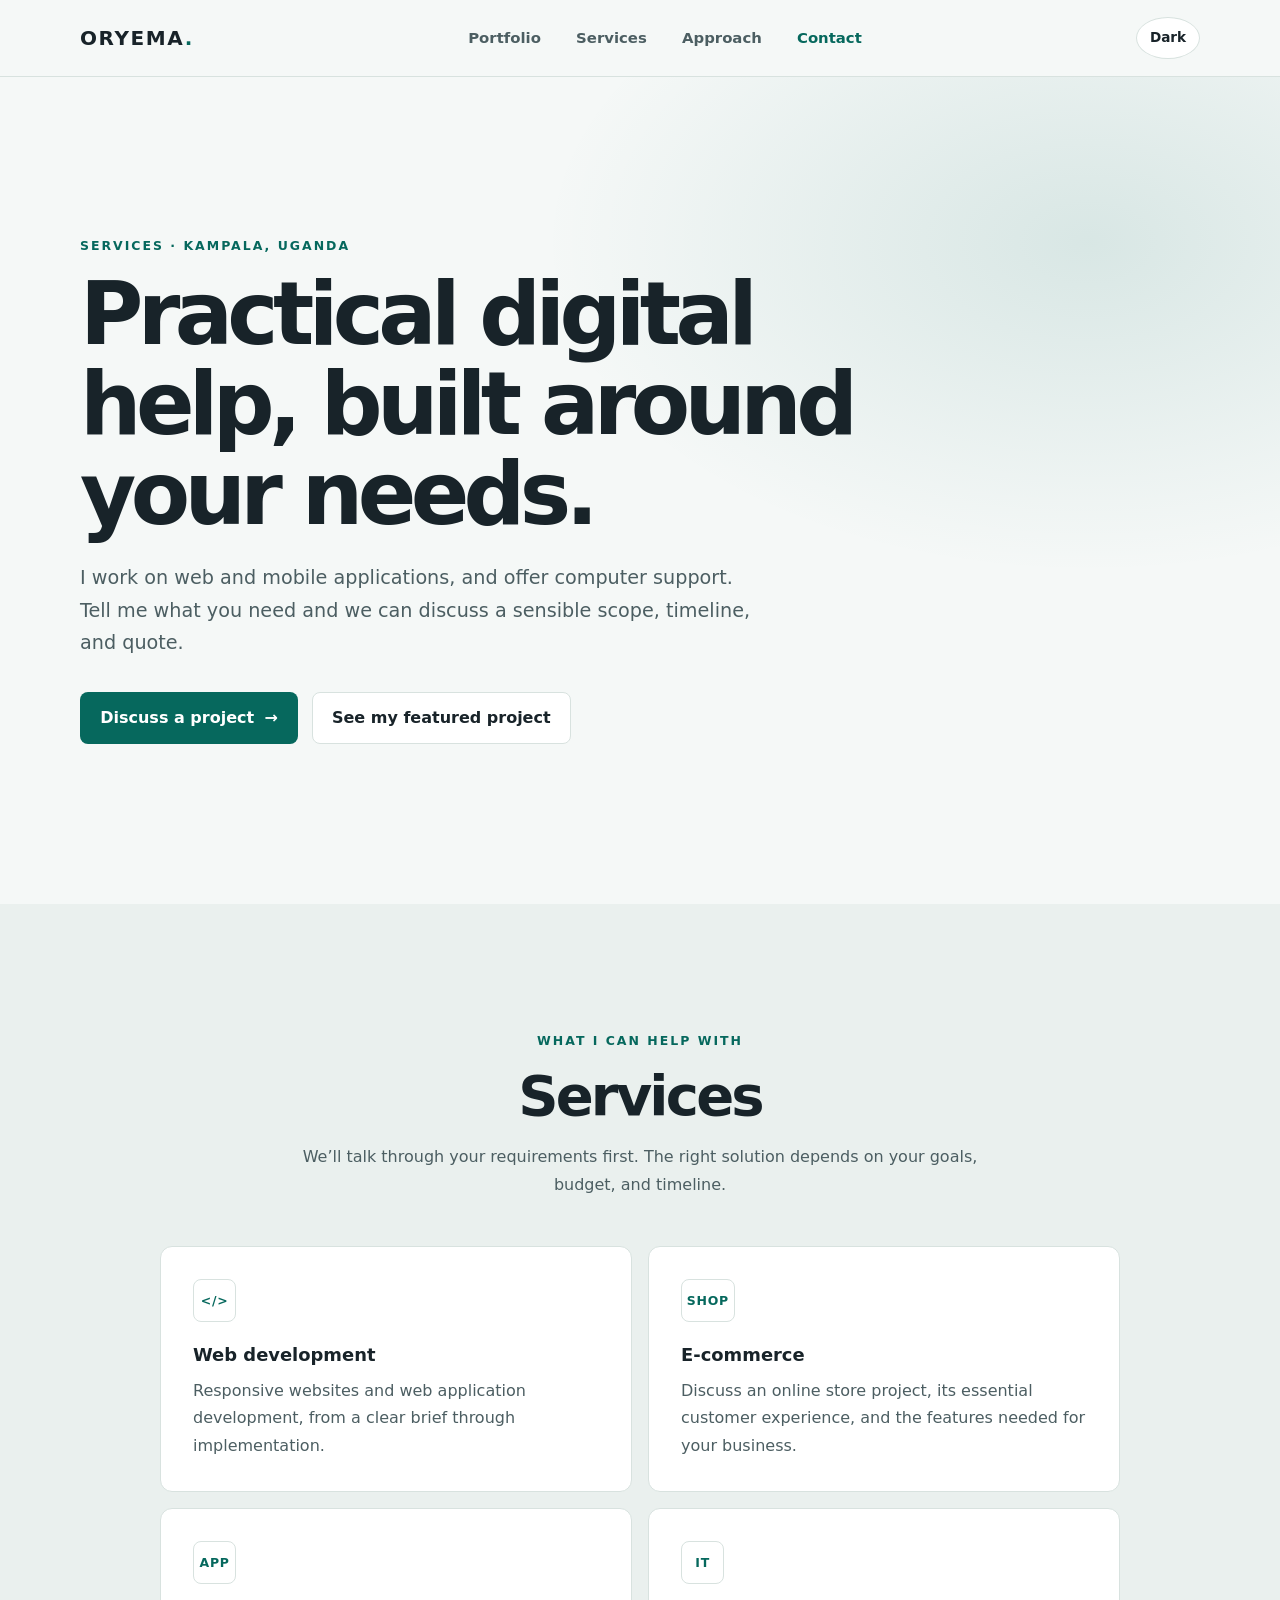
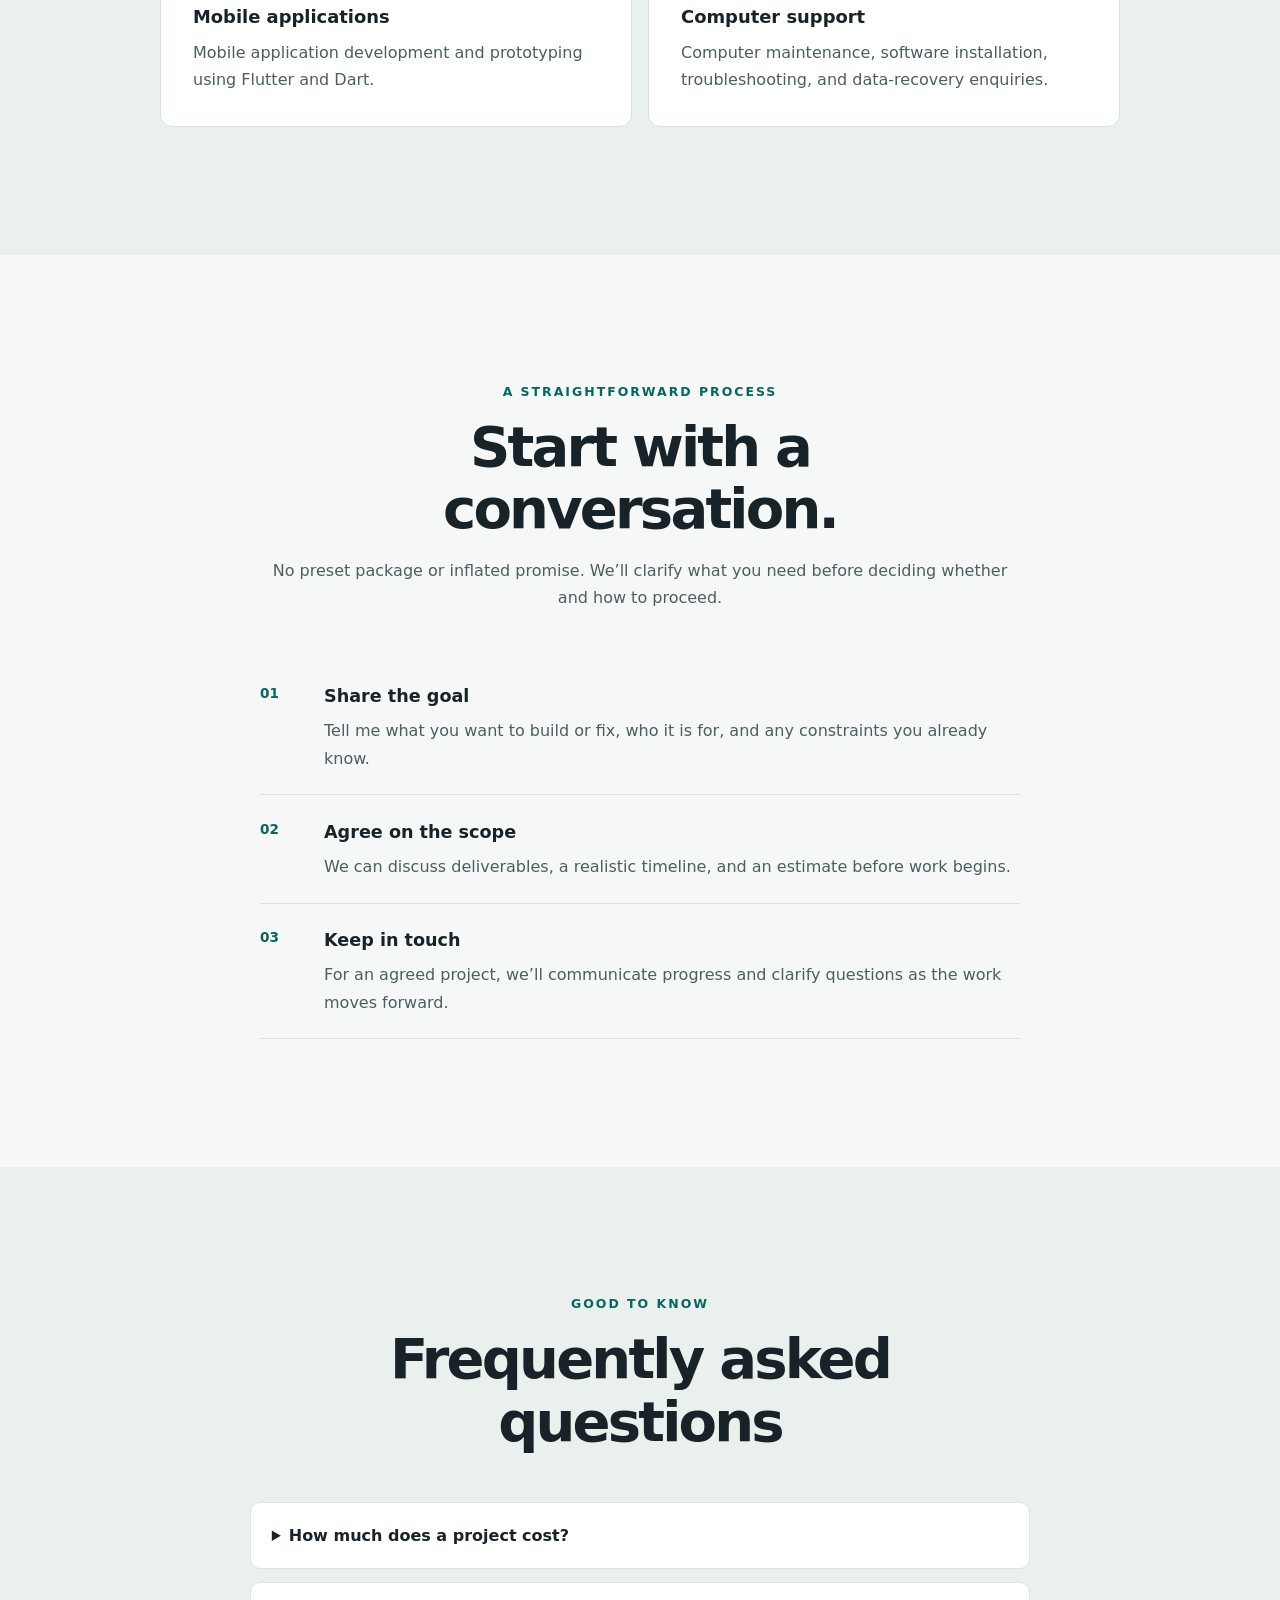
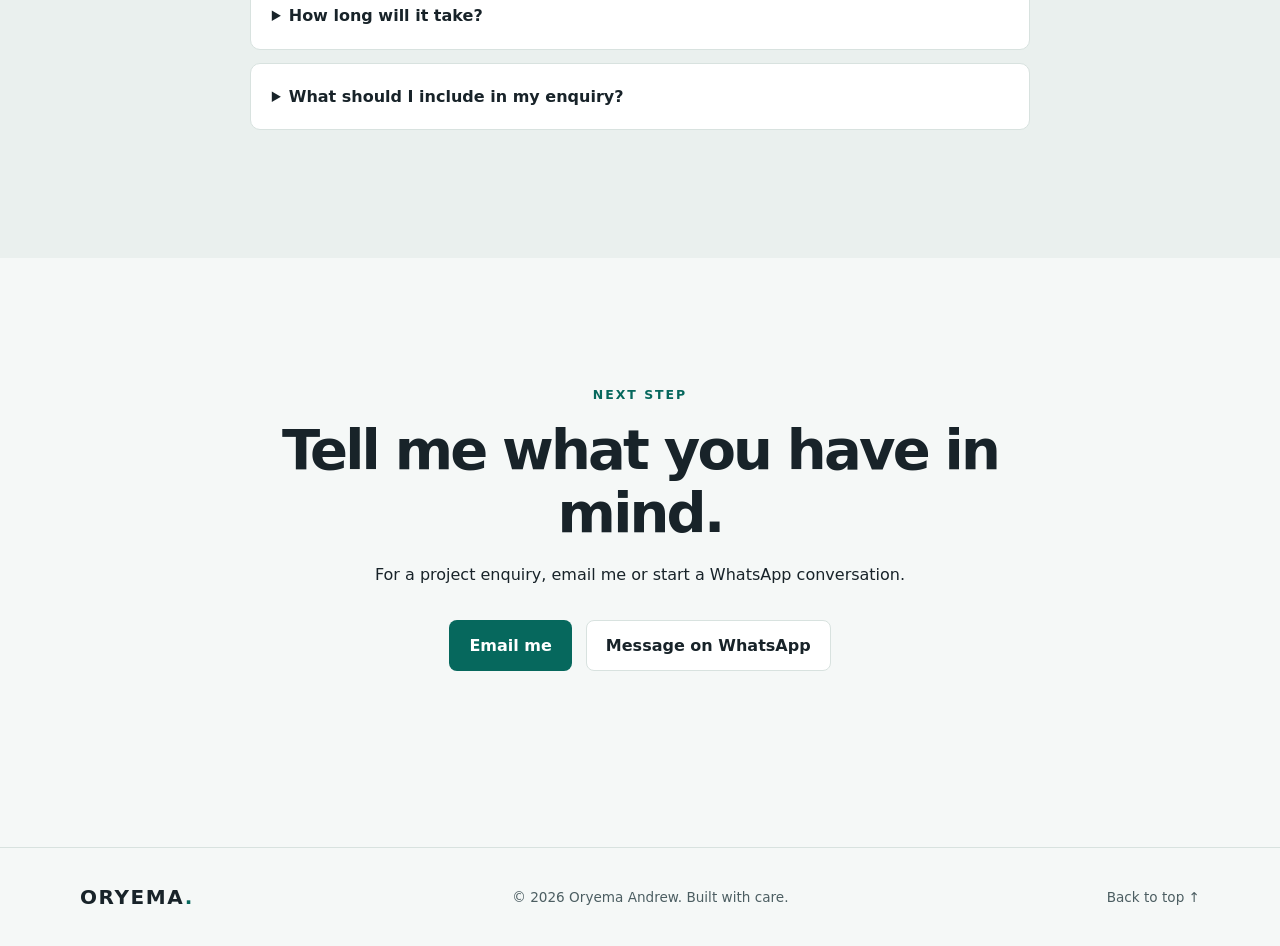
==== commit e66705e5: "Improving on the Performance" ====
--- a/sales.html
+++ b/sales.html
@@ -2,686 +2,147 @@
 <html lang="en">
 <head>
     <meta charset="UTF-8">
-    <meta name="viewport" content="width=device-width, initial-scale=1.0">
-    <meta name="description" content="Custom website development that actually drives sales. Free strategy call included.">
-    <title>Hire Me | Custom Website Development</title>
+    <meta name="viewport" content="width=device-width, initial-scale=1">
+    <meta name="theme-color" content="#10171b">
+    <meta name="description" content="Learn about web, mobile, and computer support services offered by Oryema Andrew in Kampala, Uganda.">
+    <meta property="og:type" content="website">
+    <meta property="og:title" content="Services | Oryema Andrew">
+    <meta property="og:description" content="Web, mobile, and computer support services by Oryema Andrew in Kampala, Uganda.">
+    <title>Services | Oryema Andrew</title>
+    <link rel="icon" href="favicon.svg" type="image/svg+xml">
     <link rel="stylesheet" href="style.css">
-    <link rel="stylesheet" href="https://cdnjs.cloudflare.com/ajax/libs/font-awesome/6.0.0-beta3/css/all.min.css">
-    
-    <style>
-        /* Additional sales page styles */
-        .sales-hero {
-            background: linear-gradient(135deg, var(--bg-primary) 0%, var(--bg-secondary) 100%);
-            padding: 120px 0 80px;
-        }
-        
-        .pas-headline {
-            font-size: 3rem;
-            line-height: 1.2;
-            margin-bottom: 1.5rem;
-        }
-        
-        .pas-problem {
-            color: var(--error);
-            font-weight: bold;
-        }
-        
-        .pas-solution {
-            color: var(--success);
-        }
-        
-        .social-proof-stats {
-            display: grid;
-            grid-template-columns: repeat(3, 1fr);
-            gap: 2rem;
-            margin: 3rem 0;
-            text-align: center;
-        }
-        
-        .stat-box {
-            background: var(--card-bg);
-            padding: 1.5rem;
-            border-radius: 15px;
-            border: 1px solid var(--border);
-        }
-        
-        .stat-number-large {
-            font-size: 2.5rem;
-            font-weight: bold;
-            color: var(--accent);
-        }
-        
-        .client-logos {
-            display: flex;
-            justify-content: center;
-            gap: 3rem;
-            flex-wrap: wrap;
-            margin: 3rem 0;
-            opacity: 0.7;
-        }
-        
-        .client-logos span {
-            font-size: 1.5rem;
-            font-weight: bold;
-            color: var(--text-secondary);
-        }
-        
-        .testimonial-card {
-            background: var(--card-bg);
-            padding: 2rem;
-            border-radius: 15px;
-            margin: 1rem 0;
-            border-left: 4px solid var(--accent);
-        }
-        
-        .testimonial-card img {
-            width: 60px;
-            height: 60px;
-            border-radius: 50%;
-            background: var(--accent);
-            display: inline-block;
-            margin-right: 1rem;
-        }
-        
-        .rating {
-            color: gold;
-            margin: 0.5rem 0;
-        }
-        
-        .case-study {
-            background: linear-gradient(135deg, var(--card-bg), var(--bg-secondary));
-            padding: 2rem;
-            border-radius: 15px;
-            margin: 2rem 0;
-        }
-        
-        .guarantee-badge {
-            background: var(--success);
-            color: var(--bg-primary);
-            padding: 0.5rem 1rem;
-            border-radius: 50px;
-            display: inline-block;
-            font-weight: bold;
-            margin-bottom: 1rem;
-        }
-        
-        .urgency-banner {
-            background: rgba(255, 51, 102, 0.1);
-            border: 1px solid var(--error);
-            padding: 1rem;
-            border-radius: 10px;
-            text-align: center;
-            margin: 2rem 0;
-        }
-        
-        .progress-bar {
-            height: 8px;
-            background: var(--error);
-            border-radius: 4px;
-            margin-top: 0.5rem;
-            width: 33%;
-        }
-        
-        .countdown {
-            font-size: 2rem;
-            font-weight: bold;
-            text-align: center;
-            margin: 1rem 0;
-        }
-        
-        .countdown span {
-            background: var(--accent);
-            color: var(--bg-primary);
-            padding: 0.5rem 1rem;
-            border-radius: 10px;
-            margin: 0 0.25rem;
-        }
-        
-        .pricing-grid {
-            display: grid;
-            grid-template-columns: repeat(auto-fit, minmax(280px, 1fr));
-            gap: 2rem;
-            margin: 3rem 0;
-        }
-        
-        .pricing-card {
-            background: var(--card-bg);
-            padding: 2rem;
-            border-radius: 15px;
-            text-align: center;
-            border: 1px solid var(--border);
-            transition: all 0.3s;
-        }
-        
-        .pricing-card:hover {
-            transform: translateY(-10px);
-            border-color: var(--accent);
-        }
-        
-        .pricing-card.featured {
-            border: 2px solid var(--accent);
-            transform: scale(1.02);
-        }
-        
-        .price {
-            font-size: 3rem;
-            font-weight: bold;
-            color: var(--accent);
-            margin: 1rem 0;
-        }
-        
-        .price small {
-            font-size: 1rem;
-        }
-        
-        .pricing-features {
-            list-style: none;
-            margin: 1.5rem 0;
-        }
-        
-        .pricing-features li {
-            padding: 0.5rem 0;
-            border-bottom: 1px solid var(--border);
-        }
-        
-        .faq-item {
-            background: var(--card-bg);
-            margin: 1rem 0;
-            border-radius: 10px;
-            overflow: hidden;
-        }
-        
-        .faq-question {
-            padding: 1rem;
-            cursor: pointer;
-            display: flex;
-            justify-content: space-between;
-            font-weight: bold;
-        }
-        
-        .faq-answer {
-            padding: 0 1rem;
-            max-height: 0;
-            overflow: hidden;
-            transition: max-height 0.3s ease;
-        }
-        
-        .faq-item.active .faq-answer {
-            max-height: 200px;
-            padding: 0 1rem 1rem;
-        }
-        
-        .lead-magnet-popup {
-            position: fixed;
-            bottom: 20px;
-            right: 20px;
-            background: var(--card-bg);
-            padding: 1.5rem;
-            border-radius: 15px;
-            max-width: 300px;
-            z-index: 1000;
-            box-shadow: 0 10px 40px rgba(0,0,0,0.3);
-            display: none;
-            border: 1px solid var(--accent);
-        }
-        
-        .lead-magnet-popup.show {
-            display: block;
-            animation: slideIn 0.5s ease;
-        }
-        
-        @keyframes slideIn {
-            from {
-                transform: translateX(100%);
-                opacity: 0;
-            }
-            to {
-                transform: translateX(0);
-                opacity: 1;
-            }
-        }
-        
-        .close-popup {
-            float: right;
-            cursor: pointer;
-            font-size: 1.5rem;
-        }
-        
-        .booking-section {
-            text-align: center;
-            margin: 3rem 0;
-        }
-        
-        .calendly-inline-widget {
-            min-height: 700px;
-            margin-top: 2rem;
-        }
-        
-        @media (max-width: 768px) {
-            .pas-headline {
-                font-size: 2rem;
-            }
-            .social-proof-stats {
-                grid-template-columns: 1fr;
-            }
-            .lead-magnet-popup {
-                left: 20px;
-                right: 20px;
-                max-width: none;
-            }
-        }
-    </style>
 </head>
 <body>
-    <!-- Scroll Progress Bar -->
-    <div class="scroll-progress"></div>
+    <a class="skip-link" href="#main">Skip to content</a>
+    <div class="scroll-progress" aria-hidden="true"></div>
 
-    <!-- Navigation -->
-    <nav class="navbar">
+    <nav class="navbar" aria-label="Main navigation">
         <div class="nav-container">
-            <div class="logo">
-                <a href="index.html">ORYEMA.</a>
-            </div>
-            <ul class="nav-links">
+            <a class="logo" href="index.html">ORYEMA<span>.</span></a>
+            <ul class="nav-links" id="primary-navigation">
                 <li><a href="index.html" class="nav-item">Portfolio</a></li>
                 <li><a href="#services" class="nav-item">Services</a></li>
-                <li><a href="#pricing" class="nav-item">Pricing</a></li>
-                <li><a href="#faq" class="nav-item">FAQ</a></li>
-                <li><a href="#book" class="nav-item btn btn-primary" style="padding: 0.5rem 1rem;">Book Call →</a></li>
+                <li><a href="#approach" class="nav-item">Approach</a></li>
+                <li><a href="#contact" class="nav-item">Contact</a></li>
             </ul>
             <div class="nav-actions">
-                <button id="navThemeToggle" class="nav-theme-btn" aria-label="Toggle Theme">
-                    <i class="fas fa-moon"></i>
+                <button id="navThemeToggle" class="nav-theme-btn" type="button" aria-label="Switch to light theme">
+                    Light
                 </button>
-                <div class="hamburger">
-                    <span></span>
-                    <span></span>
-                    <span></span>
-                </div>
-            </div>
+                <button class="hamburger" type="button" aria-label="Open navigation menu" aria-controls="primary-navigation" aria-expanded="false">
+                    <span></span><span></span><span></span>
+                </button>
             </div>
         </div>
     </nav>
 
-    <main>
-        <!-- PAS HERO SECTION -->
-        <section class="sales-hero">
+    <main id="main">
+        <section class="section sales-hero">
             <div class="container">
-                <div class="hero-content">
-                    <div class="hero-text">
-                        <div class="urgency-banner">
-                            ⚡ Taking only 2 clients this month • <span id="spotsLeft">2</span> spots left
-                            <div class="progress-bar" style="width: 0%"></div>
-                        </div>
-                        
-                        <h1 class="pas-headline">
-                            <span class="pas-problem">Your website isn't making sales.</span><br>
-                            <span>I build sites that <span class="pas-solution">print money while you sleep.</span></span>
-                        </h1>
-                        
-                        <p class="hero-description">
-                            Every 1 second delay = 7% fewer sales. Bad design = 94% of first impressions are negative. 
-                            I fix both. Custom websites that load in under 1 second and convert visitors into customers.
-                        </p>
-                        
-                        <div class="hero-buttons">
-                            <a href="#pricing" class="btn btn-primary">See packages →</a>
-                            <a href="#book" class="btn btn-secondary">Free strategy call</a>
-                        </div>
-                        
-                        <div class="guarantee-badge" style="margin-top: 2rem;">
-                            🛡️ 100% Risk-Free • Pay only when you're 100% satisfied
-                        </div>
-                    </div>
-                    <div class="hero-image">
-                        <div class="avatar-placeholder">
-                            <i class="fas fa-chart-line"></i>
-                        </div>
-                    </div>
+                <p class="eyebrow">Services · Kampala, Uganda</p>
+                <h1>Practical digital help, built around your needs.</h1>
+                <p class="sales-lead">I work on web and mobile applications, and offer computer support. Tell me what you need and we can discuss a sensible scope, timeline, and quote.</p>
+                <div class="hero-buttons">
+                    <a class="btn btn-primary" href="mailto:oryemaandrew22@gmail.com?subject=Project%20enquiry">Discuss a project <span aria-hidden="true">→</span></a>
+                    <a class="btn btn-secondary" href="index.html#projects">See my featured project</a>
                 </div>
             </div>
         </section>
 
-        <!-- SOCIAL PROOF STACK -->
-        <section class="section">
+        <section id="services" class="section sales-services">
             <div class="container">
-                <div class="section-header">
-                    <h2>Real Results. Real Clients.</h2>
-                    <div class="underline"></div>
+                <div class="section-heading">
+                    <p class="eyebrow">What I can help with</p>
+                    <h2>Services</h2>
+                    <p>We’ll talk through your requirements first. The right solution depends on your goals, budget, and timeline.</p>
                 </div>
-                
-                <div class="social-proof-stats">
-                    <div class="stat-box">
-                        <div class="stat-number-large" data-target="100k" data-suffix="K+">0</div>
-                        <div class="stat-label">Revenue Generated</div>
-                    </div>
-                    <div class="stat-box">
-                        <div class="stat-number-large" data-target="84" data-suffix="%">0</div>
-                        <div class="stat-label">Faster Load Times</div>
-                    </div>
-                    <div class="stat-box">
-                        <div class="stat-number-large" data-target="132" data-suffix="%">0</div>
-                        <div class="stat-label">Conversion Increase</div>
-                    </div>
-                </div>
-                
-                <div class="client-logos">
-                    <span>⚡ TechStart</span>
-                    <span>📈 GrowthLabs</span>
-                    <span>🛒 ShopFlow</span>
-                    <span>🎯 TargetDev</span>
-                    <span>💼 VentureCo</span>
-                </div>
-                
-                <div class="testimonial-card">
-                    <div style="display: flex; align-items: center;">
-                        <div class="avatar-placeholder" style="width: 60px; height: 60px; font-size: 1.5rem;">👩</div>
-                        <div>
-                            <h4>NAFULA ANNET</h4>
-                            <span>Founder, TechStart</span>
-                        </div>
-                    </div>
-                    <div class="rating">★★★★★</div>
-                    <p>"My old site got 50 visits/month. His redesign? 1,000+ visits and $47k in sales within 3 months. Best investment I made."</p>
-                </div>
-                
-                <div class="case-study">
-                    <h3>📊 Case Study: From $3k to $47k in 90 Days</h3>
-                    <p><strong>Problem:</strong> E-commerce store with 4-second load time, 2% conversion rate</p>
-                    <p><strong>Solution:</strong> Complete rebuild with optimized images, CDN, and checkout flow</p>
-                    <p><strong>Result:</strong> 0.8s load time, 8.5% conversion rate, $47,283 in sales</p>
-                    
+                <div class="service-grid">
+                    <article class="service-card">
+                        <span class="service-mark" aria-hidden="true">&lt;/&gt;</span>
+                        <h3>Web development</h3>
+                        <p>Responsive websites and web application development, from a clear brief through implementation.</p>
+                    </article>
+                    <article class="service-card">
+                        <span class="service-mark" aria-hidden="true">SHOP</span>
+                        <h3>E-commerce</h3>
+                        <p>Discuss an online store project, its essential customer experience, and the features needed for your business.</p>
+                    </article>
+                    <article class="service-card">
+                        <span class="service-mark" aria-hidden="true">APP</span>
+                        <h3>Mobile applications</h3>
+                        <p>Mobile application development and prototyping using Flutter and Dart.</p>
+                    </article>
+                    <article class="service-card">
+                        <span class="service-mark" aria-hidden="true">IT</span>
+                        <h3>Computer support</h3>
+                        <p>Computer maintenance, software installation, troubleshooting, and data-recovery enquiries.</p>
+                    </article>
                 </div>
             </div>
         </section>
 
-        <!-- SERVICES SECTION -->
-        <section id="services" class="section">
+        <section id="approach" class="section approach">
             <div class="container">
-                <div class="section-header">
-                    <h2>Services That Scale</h2>
-                    <div class="underline"></div>
-                    <p>Strategic digital solutions designed to grow your revenue.</p>
+                <div class="section-heading">
+                    <p class="eyebrow">A straightforward process</p>
+                    <h2>Start with a conversation.</h2>
+                    <p>No preset package or inflated promise. We’ll clarify what you need before deciding whether and how to proceed.</p>
                 </div>
-                <div class="projects-grid">
-                    <div class="project-card">
-                        <div class="project-icon"><i class="fas fa-code"></i></div>
-                        <h3>Full-Stack Development</h3>
-                        <p>Clean, maintainable code using React and Node.js. Built for performance and scalability from day one.</p>
-                    </div>
-                    <div class="project-card">
-                        <div class="project-icon"><i class="fas fa-mobile-screen"></i></div>
-                        <h3>Mobile App Development</h3>
-                        <p>Native-quality iOS and Android apps using Flutter. Reach your customers on any device with a single codebase.</p>
-                    </div>
-                    <div class="project-card">
-                        <div class="project-icon"><i class="fas fa-search-dollar"></i></div>
-                        <h3>Conversion & SEO</h3>
-                        <p>We don't just build sites; we build sales machines. Optimized for search engines and user conversion.</p>
-                    </div>
-                     <div class="project-card">
-                        <div class="project-icon"><i class="fas fa-search-dollar"></i></div>
-                        <h3>Data Recovery, Computer Repair and Mantaince</h3>
-                        <p>I deal with repairing of computers, software installation and maintaince besides recovering the data that has been lost.</p></div>
-                </div>
+                <ol class="process-list">
+                    <li><span>01</span><div><h3>Share the goal</h3><p>Tell me what you want to build or fix, who it is for, and any constraints you already know.</p></div></li>
+                    <li><span>02</span><div><h3>Agree on the scope</h3><p>We can discuss deliverables, a realistic timeline, and an estimate before work begins.</p></div></li>
+                    <li><span>03</span><div><h3>Keep in touch</h3><p>For an agreed project, we’ll communicate progress and clarify questions as the work moves forward.</p></div></li>
+                </ol>
             </div>
         </section>
 
-        <!-- PRICING SECTION -->
-        <section id="pricing" class="section">
-            <div class="container">
-                <div class="section-header">
-                    <h2>Invest in Your Growth</h2>
-                    <div class="underline"></div>
-                    <p>One-time investment. Lifetime returns.</p>
+        <section class="section faq-section">
+            <div class="container faq-container">
+                <div class="section-heading">
+                    <p class="eyebrow">Good to know</p>
+                    <h2>Frequently asked questions</h2>
                 </div>
-                
-                <div class="pricing-grid">
-                    <div class="pricing-card">
-                        <h3>Essential</h3>
-                        <div class="price">$1,999</div>
-                        <ul class="pricing-features">
-                            <li>✓ 5-page custom website</li>
-                            <li>✓ Mobile responsive</li>
-                            <li>✓ SEO optimized</li>
-                            <li>✓ Contact form</li>
-                            <li>✓ 1 month support</li>
-                        </ul>
-                        <a href="#book" class="btn btn-primary">Get Started →</a>
-                    </div>
-                    
-                    <div class="pricing-card featured">
-                        <div class="guarantee-badge" style="margin-bottom: 1rem;">⭐ Most Popular</div>
-                        <h3>Business</h3>
-                        <div class="price">$3,999</div>
-                        <ul class="pricing-features">
-                            <li>✓ 10-page custom website</li>
-                            <li>✓ Mobile responsive</li>
-                            <li>✓ SEO optimized + Blog</li>
-                            <li>✓ Contact form + Newsletter</li>
-                            <li>✓ 3 months support</li>
-                            <li>✓ Analytics setup</li>
-                            <li>✓ Speed optimization</li>
-                        </ul>
-                        <a href="#book" class="btn btn-primary">Get Started →</a>
-                    </div>
-                    
-                    <div class="pricing-card">
-                        <h3>Enterprise</h3>
-                        <div class="price">$7,999+</div>
-                        <ul class="pricing-features">
-                            <li>✓ Unlimited pages</li>
-                            <li>✓ Custom features/apps</li>
-                            <li>✓ E-commerce ready</li>
-                            <li>✓ 12 months support</li>
-                            <li>✓ Priority 24hr response</li>
-                            <li>✓ Ongoing maintenance</li>
-                        </ul>
-                        <a href="#book" class="btn btn-primary">Contact →</a>
-                    </div>
-                </div>
-                
-                <div class="countdown" style="margin-top: 2rem;">
-                    ⏰ Special pricing ends in:
-                    <div>
-                        <span id="days">00</span>d 
-                        <span id="hours">12</span>h 
-                        <span id="minutes">30</span>m 
-                        <span id="seconds">45</span>s
-                    </div>
-                </div>
+                <details class="faq-item">
+                    <summary>How much does a project cost?</summary>
+                    <p>It depends on the requirements. Send me a short description and I can discuss the scope and an estimate with you.</p>
+                </details>
+                <details class="faq-item">
+                    <summary>How long will it take?</summary>
+                    <p>Timing depends on the project's size, details, and availability. We can agree on a realistic timeline after discussing the scope.</p>
+                </details>
+                <details class="faq-item">
+                    <summary>What should I include in my enquiry?</summary>
+                    <p>Tell me what you want to achieve, the type of project, any key features, and your preferred timeline or budget if you have one.</p>
+                </details>
             </div>
         </section>
 
-        <!-- OBJECTION CRUSHER FAQ -->
-        <section id="faq" class="section">
+        <section id="contact" class="section sales-contact">
             <div class="container">
-                <div class="section-header">
-                    <h2>Objections? Let Me Crush Them.</h2>
-                    <div class="underline"></div>
-                </div>
-                
-                <div class="faq-item">
-                    <div class="faq-question">
-                        "You're too expensive."
-                        <i class="fas fa-chevron-down"></i>
+                <div class="section-heading">
+                    <p class="eyebrow">Next step</p>
+                    <h2>Tell me what you have in mind.</h2>
+                    <p>For a project enquiry, email me or start a WhatsApp conversation.</p>
+                    <div class="hero-buttons centered-actions">
+                        <a class="btn btn-primary" href="mailto:oryemaandrew22@gmail.com?subject=Project%20enquiry">Email me</a>
+                        <a class="btn btn-secondary" href="https://wa.me/256767205641" target="_blank" rel="noopener noreferrer">Message on WhatsApp</a>
                     </div>
-                    <div class="faq-answer">
-                        My cheapest client made back their investment in 2 weeks. Can your current solution do that? I don't compete on price. I compete on ROI.
-                    </div>
-                </div>
-                
-                <div class="faq-item">
-                    <div class="faq-question">
-                        "I can just use Wix/WordPress myself."
-                        <i class="fas fa-chevron-down"></i>
-                    </div>
-                    <div class="faq-answer">
-                        You can. But can Wix get you a 0.8s load time? Rank #1 on Google? Handle 10k visitors without crashing? Custom development = performance you can't get from drag-and-drop.
-                    </div>
-                </div>
-                
-                <div class="faq-item">
-                    <div class="faq-question">
-                        "How do I know you won't disappear after payment?"
-                        <i class="fas fa-chevron-down"></i>
-                    </div>
-                    <div class="faq-answer">
-                        Check my portfolio (linked above). Every client gets a signed contract, milestone payments, and 30-day post-launch support. You own everything. I'm a DM away.
-                    </div>
-                </div>
-                
-                <div class="faq-item">
-                    <div class="faq-question">
-                        "How long does it take?"
-                        <i class="fas fa-chevron-down"></i>
-                    </div>
-                    <div class="faq-answer">
-                        Essential: 2-3 weeks. Business: 4-6 weeks. Enterprise: 8-12 weeks. Rush options available (+25%).
-                    </div>
-                </div>
-            </div>
-        </section>
-
-        <!-- BOOKING SECTION -->
-        <section id="book" class="section">
-            <div class="container">
-                <div class="section-header">
-                    <h2>Ready to Grow Your Business?</h2>
-                    <div class="underline"></div>
-                    <p>Free 20-minute strategy call. No pitch. Just value.</p>
-                </div>
-                
-                <div class="booking-section">
-                    <div class="guarantee-badge">📞 100% Free • Cancel anytime</div>
-                    
-                    <!-- Calendly Embed (free account at calendly.com) -->
-                    <div class="calendly-inline-widget" data-url="https://calendly.com/oryemaandrew22/new-meeting" style="min-width:320px;height:700px;"></div>
-                    
-                    <p style="margin-top: 2rem; color: var(--text-secondary);">
-                        Or email me directly: <strong style="color: var(--accent);">oryemaandrew22@gmail.com</strong>
-                    </p>
                 </div>
             </div>
         </section>
     </main>
 
-    <!-- LEAD MAGNET POPUP -->
-    <div id="leadMagnet" class="lead-magnet-popup">
-        <span class="close-popup" onclick="closePopup()">&times;</span>
-        <h3>📚 Free: The Developer Pricing Guide</h3>
-        <p>Stop undercharging. 57 pages of real rates, negotiation scripts, and contracts.</p>
-        <form action="https://formspree.io/f/mjgzneva" method="POST">
-            <input type="email" name="email" placeholder="Your best email" required style="width: 100%; padding: 0.5rem; margin: 0.5rem 0;">
-            <input type="hidden" name="_subject" value="Lead Magnet Download">
-            <button type="submit" class="btn btn-primary" style="width: 100%;">Send me the guide →</button>
-        </form>
-        <small>2,347+ developers downloaded this. Unsubscribe anytime.</small>
-    </div>
-
     <footer class="footer">
         <div class="container">
-            <p>&copy; 2025 Your Name. All rights reserved. Built to convert. 🔥</p>
+            <a class="logo" href="index.html">ORYEMA<span>.</span></a>
+            <p>© <span id="currentYear">2026</span> Oryema Andrew. Built with care.</p>
+            <a href="#main" class="footer-top">Back to top ↑</a>
         </div>
     </footer>
 
-    <!-- Back to Top Button -->
-    <button id="backToTop" class="back-to-top" aria-label="Back to top">
-        <i class="fas fa-arrow-up"></i>
+    <button id="backToTop" class="back-to-top" type="button" aria-label="Back to top">
+        ↑
     </button>
-
-    <script src="script.js"></script>
-    
-    <!-- Additional sales page JavaScript -->
-    <script>
-        // Counter animation for stats
-        function animateSalesStats() {
-            const stats = document.querySelectorAll('.stat-number-large');
-            stats.forEach(stat => {
-                const target = parseInt(stat.getAttribute('data-target'));
-                let current = 0;
-                const increment = target / 50;
-                const updateCounter = () => {
-                    current += increment;
-                    if (current < target) {
-                        stat.textContent = Math.ceil(current);
-                        requestAnimationFrame(updateCounter);
-                    } else {
-                        stat.textContent = target + (stat.getAttribute('data-suffix') || '');
-                    }
-                };
-                updateCounter();
-            });
-        }
-        
-        // Countdown timer for urgency
-        function updateCountdown() {
-            const now = new Date();
-            const endOfMonth = new Date(now.getFullYear(), now.getMonth() + 1, 0);
-            const diff = endOfMonth - now;
-            
-            const days = Math.floor(diff / (1000 * 60 * 60 * 24));
-            const hours = Math.floor((diff % (86400000)) / 3600000);
-            const minutes = Math.floor((diff % 3600000) / 60000);
-            const seconds = Math.floor((diff % 60000) / 1000);
-            
-            document.getElementById('days').textContent = days.toString().padStart(2, '0');
-            document.getElementById('hours').textContent = hours.toString().padStart(2, '0');
-            document.getElementById('minutes').textContent = minutes.toString().padStart(2, '0');
-            document.getElementById('seconds').textContent = seconds.toString().padStart(2, '0');
-        }
-        
-        // FAQ accordion
-        document.querySelectorAll('.faq-question').forEach(question => {
-            question.addEventListener('click', () => {
-                const faqItem = question.parentElement;
-                faqItem.classList.toggle('active');
-            });
-        });
-        
-        // Show popup after 10 seconds
-        setTimeout(() => {
-            const popup = document.getElementById('leadMagnet');
-            if (!localStorage.getItem('popupShown')) {
-                popup.classList.add('show');
-                localStorage.setItem('popupShown', 'true');
-            }
-        }, 10000);
-        
-        function closePopup() {
-            document.getElementById('leadMagnet').classList.remove('show');
-        }
-        
-        // Update spots left randomly (demo)
-        let spots = 2;
-        setInterval(() => {
-            if (spots > 0 && Math.random() > 0.7) {
-                spots--;
-                document.getElementById('spotsLeft').textContent = spots;
-                document.querySelector('.progress-bar').style.width = `${((2-spots)/2)*100}%`;
-            }
-        }, 30000);
-        
-        // Initialize
-        document.addEventListener('DOMContentLoaded', () => {
-            animateSalesStats();
-            setInterval(updateCountdown, 1000);
-            updateCountdown();
-            
-            // Smooth scroll for nav links
-            document.querySelectorAll('a[href^="#"]').forEach(anchor => {
-                anchor.addEventListener('click', function(e) {
-                    e.preventDefault();
-                    const target = document.querySelector(this.getAttribute('href'));
-                    if (target) {
-                        target.scrollIntoView({ behavior: 'smooth' });
-                    }
-                });
-            });
-        });
-    </script>
-    
-    <!-- Calendly script (optional - replace with your Calendly link) -->
-    <script type="text/javascript" src="https://assets.calendly.com/assets/external/widget.js" async></script>
+    <script src="script.js" defer></script>
 </body>
-</html>+</html>
--- a/style.css
+++ b/style.css
@@ -1,972 +1,1024 @@
-/* Reset & Base */
+:root {
+    color-scheme: dark;
+    --bg-primary: #10171b;
+    --bg-secondary: #151f24;
+    --card-bg: #182329;
+    --text-primary: #eff5f4;
+    --text-secondary: #aab9bc;
+    --accent: #55d6be;
+    --accent-dark: #38b9a3;
+    --border: #2b3a40;
+    --success: #55d6be;
+    --error: #ff8585;
+    --nav-height: 76px;
+    font-family: system-ui, "Segoe UI", Arial, sans-serif;
+    scroll-behavior: smooth;
+    scroll-padding-top: calc(var(--nav-height) + 20px);
+}
+
+.nav-theme-btn {
+    width: auto;
+    min-width: 64px;
+    padding-inline: 0.75rem;
+    border-radius: 9px;
+    font-size: 0.85rem;
+    font-weight: 700;
+}
+
+body.light-theme {
+    color-scheme: light;
+    --bg-primary: #f5f8f7;
+    --bg-secondary: #eaf0ee;
+    --card-bg: #ffffff;
+    --text-primary: #182329;
+    --text-secondary: #4c5e62;
+    --accent: #06685d;
+    --accent-dark: #04564e;
+    --border: #d8e2df;
+    --success: #087f70;
+    --error: #bd3434;
+}
+
 * {
+    box-sizing: border-box;
+}
+
+body {
+    margin: 0;
+    background: var(--bg-primary);
+    color: var(--text-primary);
+    line-height: 1.7;
+    transition: background-color 180ms ease, color 180ms ease;
+}
+
+a {
+    color: inherit;
+}
+
+button,
+input,
+textarea {
+    font: inherit;
+}
+
+button,
+a,
+input,
+textarea {
+    -webkit-tap-highlight-color: transparent;
+}
+
+:focus-visible {
+    outline: 3px solid var(--accent);
+    outline-offset: 4px;
+}
+
+.skip-link {
+    position: fixed;
+    top: 10px;
+    left: 10px;
+    z-index: 3000;
+    padding: 0.7rem 1rem;
+    transform: translateY(-160%);
+    border-radius: 8px;
+    background: var(--accent);
+    color: #071412;
+    font-weight: 700;
+}
+
+.skip-link:focus {
+    transform: translateY(0);
+}
+
+.container,
+.nav-container {
+    width: min(1120px, calc(100% - 48px));
+    margin-inline: auto;
+}
+
+.scroll-progress {
+    position: fixed;
+    inset: 0 auto auto 0;
+    z-index: 2000;
+    width: 0;
+    height: 3px;
+    background: var(--accent);
+}
+
+.navbar {
+    position: sticky;
+    top: 0;
+    z-index: 1000;
+    border-bottom: 1px solid var(--border);
+    background: color-mix(in srgb, var(--bg-primary) 92%, transparent);
+    backdrop-filter: blur(16px);
+}
+
+.nav-container {
+    min-height: var(--nav-height);
+    display: flex;
+    align-items: center;
+    justify-content: space-between;
+    gap: 2rem;
+}
+
+.logo {
+    color: var(--text-primary);
+    font-size: 1.25rem;
+    font-weight: 800;
+    letter-spacing: 0.08em;
+    text-decoration: none;
+}
+
+.logo span {
+    color: var(--accent);
+}
+
+.nav-links {
+    display: flex;
+    align-items: center;
+    gap: clamp(1rem, 3vw, 2.2rem);
     margin: 0;
     padding: 0;
-    box-sizing: border-box;
-}
-
-/* DEFAULT THEME (Dark Mode) - Using data attribute for cleaner theme switching */
-:root {
-    --bg-primary: #0a0a0a;
-    --bg-secondary: #111111;
-    --text-primary: #ffffff;
-    --text-secondary: #a0a0a0;
-    --accent: #00d4ff;
-    --accent-dark: #0099cc;
-    --card-bg: #1a1a1a;
-    --border: #2a2a2a;
-    --success: #00ff9d;
-    --error: #ff3366;
-}
-
-/* LIGHT THEME - Override variables when light-theme class is on body */
-body.light-theme {
-    --bg-primary: #f5f5f5;
-    --bg-secondary: #ffffff;
-    --text-primary: #1a1a1a;
-    --text-secondary: #666666;
-    --card-bg: #ffffff;
-    --border: #e0e0e0;
-    --accent: #0066cc;
-    --accent-dark: #0052a3;
-}
-
-body {
-    font-family: 'Segoe UI', Tahoma, Geneva, Verdana, sans-serif;
-    background: var(--bg-primary);
-    color: var(--text-primary);
-    line-height: 1.6;
-    overflow-x: hidden;
-    transition: background 0.3s ease, color 0.3s ease;
-}
-
-.container {
-    max-width: 1200px;
-    margin: 0 auto;
-    padding: 0 2rem;
-}
-
-/* Scroll Progress Bar */
-.scroll-progress {
-    position: fixed;
-    top: 0;
-    left: 0;
-    width: 0%;
-    height: 4px;
-    background: var(--accent);
-    z-index: 2000;
-    transition: width 0.1s ease;
-}
-
-/* Back to Top Button */
-.back-to-top {
-    position: fixed;
-    bottom: 30px;
-    right: 30px;
-    width: 50px;
-    height: 50px;
-    background: var(--accent);
-    color: white;
-    border: none;
-    border-radius: 50%;
-    cursor: pointer;
-    display: flex;
-    align-items: center;
-    justify-content: center;
-    font-size: 1.2rem;
-    box-shadow: 0 5px 15px rgba(0, 0, 0, 0.3);
-    z-index: 999;
-    opacity: 0;
-    visibility: hidden;
-    transition: all 0.3s ease;
-}
-
-.back-to-top.show {
-    opacity: 1;
-    visibility: visible;
-}
-
-.back-to-top:hover {
-    transform: translateY(-5px);
-    background: var(--accent-dark);
-}
-
-/* Navigation */
-.navbar {
-    position: fixed;
-    top: 0;
-    width: 100%;
-    background: var(--bg-primary);
-    backdrop-filter: blur(10px);
-    z-index: 1000;
-    border-bottom: 1px solid var(--border);
-    transition: background 0.3s ease, border-color 0.3s ease;
-}
-
-.nav-container {
-    max-width: 1200px;
-    margin: 0 auto;
-    padding: 1rem 2rem;
-    display: flex;
-    justify-content: space-between;
-    align-items: center;
-}
-
-.logo a {
-    font-size: 1.8rem;
-    font-weight: bold;
-    color: var(--accent);
+    list-style: none;
+}
+
+.nav-item {
+    color: var(--text-secondary);
+    font-size: 0.93rem;
+    font-weight: 600;
     text-decoration: none;
-    letter-spacing: -1px;
-}
-
-.nav-links {
-    display: flex;
-    gap: 2rem;
-    list-style: none;
-}
-
-.nav-item {
-    color: var(--text-primary);
-    text-decoration: none;
-    font-weight: 500;
-    transition: color 0.3s;
-    position: relative;
+    transition: color 160ms ease;
 }
 
 .nav-item:hover,
 .nav-item.active {
     color: var(--accent);
-}
-
-.nav-item.active::after {
-    content: '';
-    position: absolute;
-    bottom: -5px;
-    left: 0;
-    width: 100%;
-    height: 2px;
-    background: var(--accent);
-}
-
-.hamburger {
-    display: none;
-    flex-direction: column;
-    cursor: pointer;
 }
 
 .nav-actions {
     display: flex;
     align-items: center;
-    gap: 1.5rem;
-}
-
-.nav-theme-btn {
-    background: none;
-    border: none;
+    gap: 1rem;
+}
+
+.nav-theme-btn,
+.hamburger {
+    display: inline-grid;
+    width: 42px;
+    height: 42px;
+    place-items: center;
+    border: 1px solid var(--border);
+    border-radius: 50%;
+    background: var(--card-bg);
     color: var(--text-primary);
-    font-size: 1.2rem;
     cursor: pointer;
+}
+
+.nav-theme-btn:hover,
+.hamburger:hover {
+    border-color: var(--accent);
+    color: var(--accent);
+}
+
+.hamburger {
+    display: none;
+    align-content: center;
+    gap: 5px;
+    border-radius: 10px;
+}
+
+.hamburger span {
+    width: 18px;
+    height: 2px;
+    background: currentColor;
+    transition: transform 160ms ease, opacity 160ms ease;
+}
+
+.hamburger.active span:first-child {
+    transform: translateY(7px) rotate(45deg);
+}
+
+.hamburger.active span:nth-child(2) {
+    opacity: 0;
+}
+
+.hamburger.active span:last-child {
+    transform: translateY(-7px) rotate(-45deg);
+}
+
+.section {
+    padding: clamp(5rem, 10vw, 8rem) 0;
+    scroll-margin-top: var(--nav-height);
+}
+
+.hero {
+    position: relative;
+    display: grid;
+    min-height: min(760px, calc(100svh - var(--nav-height)));
+    align-items: center;
+    overflow: hidden;
+    padding-block: 5rem 7rem;
+    background:
+        radial-gradient(ellipse at 78% 45%, color-mix(in srgb, var(--accent) 12%, transparent), transparent 34rem),
+        var(--bg-primary);
+}
+
+.hero-content {
+    display: grid;
+    grid-template-columns: minmax(0, 1.1fr) minmax(250px, 0.9fr);
+    align-items: center;
+    gap: clamp(3rem, 8vw, 7rem);
+}
+
+.hero-text {
+    max-width: 680px;
+}
+
+.eyebrow {
+    margin: 0 0 0.9rem;
+    color: var(--accent);
+    font-size: 0.78rem;
+    font-weight: 800;
+    letter-spacing: 0.16em;
+    line-height: 1.5;
+    text-transform: uppercase;
+}
+
+.hero h1 {
+    margin: 0;
+    font-size: clamp(3.3rem, 8vw, 6.6rem);
+    letter-spacing: -0.075em;
+    line-height: 0.98;
+}
+
+.hero-lead {
+    max-width: 570px;
+    margin: 1.7rem 0 0.8rem;
+    font-size: clamp(1.3rem, 3vw, 2rem);
+    font-weight: 650;
+    line-height: 1.35;
+}
+
+.hero-description {
+    max-width: 610px;
+    margin: 0;
+    color: var(--text-secondary);
+    font-size: 1.05rem;
+}
+
+.hero-buttons,
+.project-links {
+    display: flex;
+    flex-wrap: wrap;
+    gap: 0.85rem;
+    margin-top: 2rem;
+}
+
+.btn {
+    display: inline-flex;
+    min-height: 48px;
+    align-items: center;
+    justify-content: center;
+    gap: 0.65rem;
+    padding: 0.7rem 1.2rem;
+    border: 1px solid transparent;
+    border-radius: 8px;
+    font-weight: 750;
+    text-decoration: none;
+    transition: transform 160ms ease, background-color 160ms ease, border-color 160ms ease;
+}
+
+.btn:hover {
+    transform: translateY(-2px);
+}
+
+.btn-primary {
+    background: var(--accent);
+    color: #071412;
+}
+
+body.light-theme .btn-primary {
+    color: #ffffff;
+}
+
+.btn-primary:hover {
+    background: var(--accent-dark);
+}
+
+.btn-secondary {
+    border-color: var(--border);
+    background: var(--card-bg);
+    color: var(--text-primary);
+}
+
+.btn-secondary:hover {
+    border-color: var(--accent);
+}
+
+.social-links {
+    display: flex;
+    gap: 1.1rem;
+    margin-top: 2.1rem;
+}
+
+.social-links a {
+    display: grid;
+    width: 40px;
+    height: 40px;
+    place-items: center;
+    border: 1px solid var(--border);
+    border-radius: 50%;
+    color: var(--text-secondary);
+    text-decoration: none;
+    transition: border-color 160ms ease, color 160ms ease, transform 160ms ease;
+}
+
+.social-links a:hover {
+    transform: translateY(-2px);
+    border-color: var(--accent);
+    color: var(--accent);
+}
+
+.hero-visual {
+    position: relative;
+    display: grid;
+    min-height: 350px;
+    place-items: center;
+    isolation: isolate;
+}
+
+.visual-orbit {
+    position: absolute;
+    z-index: -1;
+    width: min(28vw, 330px);
+    aspect-ratio: 1;
+    border: 1px solid color-mix(in srgb, var(--accent) 35%, var(--border));
+    border-radius: 50%;
+}
+
+.orbit-two {
+    width: min(22vw, 260px);
+    border-style: dashed;
+    transform: rotate(28deg);
+}
+
+.visual-mark {
+    color: var(--text-primary);
+    font-size: clamp(5rem, 12vw, 9rem);
+    font-weight: 800;
+    letter-spacing: -0.1em;
+}
+
+.visual-mark span {
+    color: var(--accent);
+}
+
+.hero-visual p {
+    position: absolute;
+    right: 4%;
+    bottom: 3%;
+    color: var(--text-secondary);
+    font-size: 0.82rem;
+    letter-spacing: 0.1em;
+    text-transform: uppercase;
+}
+
+.scroll-cue {
+    position: absolute;
+    bottom: 1.6rem;
+    left: 50%;
     display: flex;
     align-items: center;
-    transition: color 0.3s, transform 0.3s;
-}
-
-.nav-theme-btn:hover {
-    color: var(--accent);
-    transform: scale(1.1);
-}
-
-.hamburger span {
-    width: 25px;
-    height: 3px;
-    background: var(--text-primary);
-    margin: 3px 0;
-    transition: 0.3s;
-}
-
-/* Sections */
-.section {
-    padding: 100px 0;
-    min-height: 100vh;
-    display: flex;
-    align-items: center;
-}
-
-.section-header {
+    gap: 0.7rem;
+    color: var(--text-secondary);
+    font-size: 0.83rem;
+    text-decoration: none;
+    transform: translateX(-50%);
+}
+
+.scroll-cue span {
+    color: var(--accent);
+}
+
+.section-heading {
+    max-width: 740px;
+    margin: 0 auto 3rem;
     text-align: center;
-    margin-bottom: 3rem;
-}
-
-.section-header h2 {
-    font-size: 2.5rem;
-    margin-bottom: 1rem;
-}
-
-.underline {
-    width: 60px;
-    height: 3px;
-    background: var(--accent);
-    margin: 0 auto;
-}
-
-/* Hero Section */
-.hero {
-    padding-top: 80px;
-}
-
-.hero-content {
+}
+
+.section-heading h2 {
+    margin: 0;
+    font-size: clamp(2rem, 5vw, 3.5rem);
+    letter-spacing: -0.05em;
+    line-height: 1.12;
+}
+
+.section-heading > p:last-child {
+    margin: 1rem auto 0;
+    color: var(--text-secondary);
+}
+
+.about {
+    background: var(--bg-secondary);
+}
+
+.about-content {
     display: grid;
     grid-template-columns: 1fr 1fr;
-    gap: 4rem;
-    align-items: center;
-}
-
-.badge {
-    background: var(--accent);
-    color: white;
-    padding: 0.3rem 1rem;
-    border-radius: 20px;
-    font-size: 0.9rem;
-    display: inline-block;
-    margin-bottom: 1rem;
-}
-
-.hero-text h1 {
-    font-size: 4rem;
-    margin-bottom: 1rem;
-    background: linear-gradient(135deg, var(--accent), #ff6b6b);
-    -webkit-background-clip: text;
-    background-clip: text;
-    color: transparent;
-}
-
-.typed-wrapper {
-    font-size: 2rem;
-    margin-bottom: 1.5rem;
-    min-height: 3rem;
-}
-
-.static-text {
-    color: var(--text-primary);
-}
-
-.typed-text {
-    color: var(--accent);
-    border-right: 2px solid var(--accent);
-    animation: blink 0.7s infinite;
-}
-
-@keyframes blink {
-    0%, 100% { border-color: var(--accent); }
-    50% { border-color: transparent; }
-}
-
-.hero-description {
-    color: var(--text-secondary);
-    font-size: 1.1rem;
-    margin-bottom: 2rem;
-}
-
-.hero-buttons {
-    display: flex;
-    gap: 1rem;
-    margin-bottom: 2rem;
-    flex-wrap: wrap;
-}
-
-.btn {
-    padding: 0.8rem 2rem;
-    border-radius: 50px;
+    gap: clamp(2rem, 7vw, 6rem);
+    align-items: start;
+}
+
+.about-copy p {
+    margin: 0 0 1.2rem;
+    color: var(--text-secondary);
+}
+
+.text-link {
+    display: inline-flex;
+    gap: 0.6rem;
+    margin-top: 0.4rem;
+    color: var(--accent);
+    font-weight: 750;
     text-decoration: none;
-    font-weight: 600;
-    transition: all 0.3s;
-    display: inline-block;
-}
-
-.btn-primary {
-    background: var(--accent);
-    color: white;
-    border: none;
-    cursor: pointer;
-}
-
-.btn-primary:hover {
-    transform: translateY(-3px);
-    box-shadow: 0 10px 20px rgba(0, 212, 255, 0.3);
-    background: var(--accent-dark);
-}
-
-.btn-secondary {
-    border: 2px solid var(--accent);
-    color: var(--accent);
-    background: transparent;
-}
-
-.btn-secondary:hover {
-    background: var(--accent);
-    color: white;
-}
-
-.social-links {
-    display: flex;
-    gap: 1.5rem;
-}
-
-.social-links a {
-    color: var(--text-secondary);
-    font-size: 1.5rem;
-    transition: all 0.3s;
-}
-
-.social-links a:hover {
-    color: var(--accent);
-    transform: translateY(-3px);
-}
-
-.avatar-placeholder {
-    width: 300px;
-    height: 300px;
-    background: linear-gradient(135deg, var(--accent), var(--accent-dark));
-    border-radius: 50%;
-    display: flex;
-    align-items: center;
-    justify-content: center;
-    font-size: 6rem;
-    animation: float 3s ease-in-out infinite;
-}
-
-@keyframes float {
-    0%, 100% { transform: translateY(0px); }
-    50% { transform: translateY(-20px); }
-}
-
-/* About Section */
-.about-content {
-    display: grid;
-    grid-template-columns: 1fr 1fr;
-    gap: 3rem;
-}
-
-.about-text p {
-    margin-bottom: 1.5rem;
-    color: var(--text-secondary);
-}
-
-.skills h3 {
-    margin: 1.5rem 0 1rem 0;
-    color: var(--text-primary);
+}
+
+.text-link:hover {
+    text-decoration: underline;
+    text-underline-offset: 4px;
+}
+
+.skills-panel {
+    padding: clamp(1.4rem, 4vw, 2rem);
+    border: 1px solid var(--border);
+    border-radius: 14px;
+    background: var(--card-bg);
+}
+
+.skills-panel h3 {
+    margin: 0 0 1.7rem;
+    font-size: 1.15rem;
+}
+
+.skill-category + .skill-category {
+    margin-top: 1.6rem;
+}
+
+.skill-category h4 {
+    margin: 0 0 0.8rem;
+    color: var(--text-secondary);
+    font-size: 0.8rem;
+    letter-spacing: 0.1em;
+    text-transform: uppercase;
 }
 
 .skill-tags {
     display: flex;
     flex-wrap: wrap;
-    gap: 0.8rem;
+    gap: 0.55rem;
 }
 
 .skill-tags span {
+    padding: 0.35rem 0.7rem;
+    border: 1px solid var(--border);
+    border-radius: 6px;
+    color: var(--text-primary);
+    font-size: 0.83rem;
+}
+
+.projects {
+    background: var(--bg-primary);
+}
+
+.project-card {
+    display: grid;
+    max-width: 960px;
+    grid-template-columns: 0.9fr 1.1fr;
+    overflow: hidden;
+    margin-inline: auto;
+    border: 1px solid var(--border);
+    border-radius: 16px;
     background: var(--card-bg);
-    color: var(--text-primary);
-    padding: 0.5rem 1rem;
-    border-radius: 50px;
-    font-size: 0.9rem;
-    border: 1px solid var(--border);
-    transition: all 0.3s;
-}
-
-.skill-tags span:hover {
-    border-color: var(--accent);
-    transform: translateY(-2px);
-}
-
-/* About Section - New styles for improved professionalism */
-.skills-intro {
-    color: var(--text-secondary);
-    margin-bottom: 1.5rem;
-    font-size: 1.05rem;
-}
-
-.skill-category {
-    margin-bottom: 1.5rem;
-}
-
-.skill-category h4 {
-    font-size: 1.3rem;
-    color: var(--accent); /* Use accent color for category titles */
-    margin-bottom: 0.8rem;
-    border-bottom: 1px solid var(--border);
-    padding-bottom: 0.5rem;
-}
-
-.skill-tags span {
-    white-space: nowrap; /* Prevent tags from breaking onto multiple lines */
-}
-
-.skill-tags span:hover {
-    box-shadow: 0 4px 8px rgba(0, 212, 255, 0.1); /* Subtle shadow on hover */
-}
-
-/* Adjust about-content gap for better spacing */
-.about-stats {
-    display: grid;
-    grid-template-columns: repeat(3, 1fr);
-    gap: 1.5rem;
-}
-
-.stat-card {
-    background: var(--card-bg); /* Kept existing style */
-    padding: 2rem;
-    text-align: center;
-    border-radius: 15px;
-    border: 1px solid var(--border);
-    transition: all 0.3s;
-}
-
-.stat-card:hover {
-    transform: translateY(-5px);
-    border-color: var(--accent);
-}
-
-/* Adjust about-content gap for better spacing */
-.about-content {
-    gap: 5rem; /* Increased gap for better separation */
-}
-
-.stat-number {
-    font-size: 2.5rem;
-    font-weight: bold;
-    color: var(--accent);
-}
-
-.stat-label {
-    color: var(--text-secondary);
-    margin-top: 0.5rem;
-}
-
-/* Projects Section */
-.projects-grid {
-    display: grid;
-    grid-template-columns: repeat(auto-fit, minmax(300px, 1fr));
-    gap: 2rem;
-}
-
-.project-card {
-    background: var(--card-bg);
-    padding: 2rem;
-    border-radius: 15px;
-    border: 1px solid var(--border);
-    transition: all 0.3s;
-}
-
-.project-card:hover {
-    transform: translateY(-10px);
-    border-color: var(--accent);
-    box-shadow: 0 10px 30px rgba(0, 212, 255, 0.1);
-}
-
-.project-icon {
-    font-size: 3rem;
-    color: var(--accent);
-    margin-bottom: 1rem;
-}
-
-.project-card h3 {
-    margin-bottom: 1rem;
-    color: var(--text-primary);
-}
-
-.project-card p {
-    color: var(--text-secondary);
-    margin-bottom: 1rem;
+}
+
+.project-visual {
+    position: relative;
+    display: grid;
+    min-height: 320px;
+    place-items: center;
+    overflow: hidden;
+    background:
+        linear-gradient(135deg, color-mix(in srgb, var(--accent) 17%, var(--card-bg)), var(--bg-secondary));
+}
+
+.project-visual::before,
+.project-visual::after {
+    position: absolute;
+    width: 230px;
+    height: 230px;
+    border: 1px solid color-mix(in srgb, var(--accent) 26%, transparent);
+    border-radius: 30px;
+    content: "";
+    transform: rotate(35deg);
+}
+
+.project-visual::after {
+    width: 170px;
+    height: 170px;
+    transform: rotate(55deg);
+}
+
+.project-bag {
+    z-index: 1;
+    width: 4.4rem;
+    height: 4.4rem;
+    color: var(--accent);
+}
+
+.project-visual-label,
+.project-visual-caption {
+    position: absolute;
+    left: 1.5rem;
+    color: var(--text-secondary);
+    font-size: 0.68rem;
+    font-weight: 800;
+    letter-spacing: 0.14em;
+}
+
+.project-visual-label {
+    top: 1.5rem;
+}
+
+.project-visual-caption {
+    bottom: 1.5rem;
+}
+
+.project-details {
+    align-self: center;
+    padding: clamp(1.5rem, 5vw, 3rem);
+}
+
+.project-details h3 {
+    margin: 0;
+    font-size: clamp(1.6rem, 4vw, 2.2rem);
+    letter-spacing: -0.04em;
+}
+
+.project-details > p:not(.eyebrow) {
+    margin: 1rem 0 0;
+    color: var(--text-secondary);
 }
 
 .project-tech {
     display: flex;
     flex-wrap: wrap;
     gap: 0.5rem;
-    margin: 1rem 0;
+    margin-top: 1.2rem;
 }
 
 .project-tech span {
-    background: var(--bg-primary);
-    color: var(--text-secondary);
-    padding: 0.3rem 0.8rem;
-    border-radius: 50px;
-    font-size: 0.8rem;
-}
-
-.project-links {
-    display: flex;
-    gap: 1rem;
-    margin-top: 1rem;
-}
-
-.project-links a {
-    color: var(--accent);
-    text-decoration: none;
-    font-weight: 600;
-    transition: all 0.3s;
-}
-
-.project-links a:hover {
-    transform: translateX(5px);
-    display: inline-block;
-}
-
-.github-showcase {
-    text-align: center;
-    max-width: 800px;
-    margin: 0 auto;
-}
-
-.github-header {
-    background: var(--card-bg);
-    padding: 3rem;
-    border-radius: 20px;
-    border: 1px solid var(--border);
-    margin-bottom: 2rem;
-    transition: border-color 0.3s ease;
-}
-
-.github-header:hover {
-    border-color: var(--accent);
-}
-
-.github-header i.fab.fa-github {
-    font-size: 4rem;
-    color: var(--accent);
-    margin-bottom: 1.5rem;
-}
-
-/* Contact Section */
+    padding: 0.3rem 0.65rem;
+    border: 1px solid var(--border);
+    border-radius: 5px;
+    color: var(--text-secondary);
+    font-size: 0.78rem;
+}
+
+.project-details > .project-note {
+    margin-top: 0.7rem;
+    font-size: 0.83rem;
+}
+
+.contact {
+    background: var(--bg-secondary);
+}
+
 .contact-wrapper {
     display: grid;
-    grid-template-columns: 1fr 1fr;
-    gap: 3rem;
+    grid-template-columns: 0.85fr 1.15fr;
+    gap: clamp(2rem, 7vw, 6rem);
+    align-items: start;
+    max-width: 960px;
+    margin-inline: auto;
 }
 
 .contact-info h3 {
-    font-size: 1.8rem;
-    margin-bottom: 1rem;
-    color: var(--text-primary);
-}
-
-.contact-info p {
-    color: var(--text-secondary);
-    margin-bottom: 2.5rem;
-    font-size: 1.1rem;
-}
-
-.contact-details {
-    display: flex;
-    flex-direction: column;
-    gap: 1.5rem;
-}
-
-.contact-item {
+    margin: 0 0 1.4rem;
+    font-size: 1.3rem;
+}
+
+.contact-link {
     display: flex;
     align-items: center;
-    gap: 1.2rem;
-    transition: transform 0.3s ease;
-}
-
-.contact-item:hover {
-    transform: translateX(10px);
-}
-
-.contact-item i {
-    width: 50px;
-    height: 50px;
-    background: var(--card-bg);
-    border: 1px solid var(--border);
-    border-radius: 12px;
-    display: flex;
-    align-items: center;
-    justify-content: center;
-    color: var(--accent);
-    font-size: 1.3rem;
-    transition: all 0.3s ease;
-}
-
-.contact-item:hover i {
-    background: var(--accent);
-    color: white;
-    border-color: var(--accent);
+    gap: 0.8rem;
+    margin: 0.95rem 0;
+    color: var(--text-secondary);
+    text-decoration: none;
+    overflow-wrap: anywhere;
+}
+
+.contact-link i,
+.location-note i {
+    width: 1.2rem;
+    color: var(--accent);
+    text-align: center;
+}
+
+.contact-link:hover {
+    color: var(--accent);
+}
+
+.location-note {
+    margin-top: 1.7rem;
+    color: var(--text-secondary);
+}
+
+.location-note i {
+    margin-right: 0.45rem;
 }
 
 .contact-form {
-    display: flex;
-    flex-direction: column;
+    display: grid;
     gap: 1rem;
+}
+
+.form-group {
+    display: grid;
+    gap: 0.4rem;
+}
+
+.form-group label {
+    font-size: 0.9rem;
+    font-weight: 700;
 }
 
 .form-group input,
 .form-group textarea {
     width: 100%;
-    padding: 1rem;
+    min-height: 48px;
+    padding: 0.8rem 0.9rem;
+    border: 1px solid var(--border);
+    border-radius: 8px;
     background: var(--bg-primary);
-    border: 2px solid var(--border);
-    border-radius: 10px;
     color: var(--text-primary);
-    font-family: inherit;
-    transition: all 0.3s;
+}
+
+.form-group textarea {
+    min-height: 140px;
+    resize: vertical;
 }
 
 .form-group input:focus,
 .form-group textarea:focus {
-    outline: none;
     border-color: var(--accent);
-    box-shadow: 0 0 15px rgba(0, 212, 255, 0.1);
+    outline: 2px solid color-mix(in srgb, var(--accent) 30%, transparent);
+    outline-offset: 1px;
 }
 
 .submit-btn {
-    width: fit-content;
+    justify-self: start;
+}
+
+.submit-btn:disabled {
+    cursor: wait;
+    opacity: 0.7;
+}
+
+.form-status {
+    min-height: 0;
+    margin: 0;
+    border-radius: 6px;
+    color: var(--text-secondary);
+}
+
+.form-status:not(:empty) {
+    padding: 0.7rem 0.85rem;
+    border: 1px solid var(--border);
+    background: var(--bg-primary);
+}
+
+.form-status.success {
+    color: var(--success);
+}
+
+.form-status.error {
+    color: var(--error);
+}
+
+.footer {
+    padding: 2rem 0;
+    border-top: 1px solid var(--border);
+    background: var(--bg-primary);
+}
+
+.footer .container {
     display: flex;
     align-items: center;
-    gap: 0.5rem;
-}
-
-.form-status {
-    margin-top: 1rem;
-    padding: 0.5rem;
-    border-radius: 5px;
-    display: none;
-}
-
-.form-status.success {
-    display: block;
-    background: rgba(0, 255, 157, 0.1);
-    color: var(--success);
-    border: 1px solid var(--success);
-}
-
-.form-status.error {
-    display: block;
-    background: rgba(255, 51, 102, 0.1);
-    color: var(--error);
-    border: 1px solid var(--error);
-}
-
-/* Footer */
-.footer {
+    justify-content: space-between;
+    gap: 1rem;
+}
+
+.footer p {
+    margin: 0;
+    color: var(--text-secondary);
+    font-size: 0.85rem;
     text-align: center;
-    padding: 2rem 0;
-    border-top: 1px solid var(--border);
-    color: var(--text-secondary);
-}
-
-.footer i {
-    color: #ff3366;
-}
-
-/* ============ SETTINGS SECTION STYLES ============ */
-.settings-subtitle {
-    text-align: center;
-    color: var(--text-secondary);
-    margin-top: 0.5rem;
-}
-
-.settings-grid {
-    display: grid;
-    grid-template-columns: repeat(auto-fit, minmax(300px, 1fr));
-    gap: 2rem;
-    margin-top: 2rem;
-}
-
-.setting-card {
+}
+
+.footer-top {
+    color: var(--text-secondary);
+    font-size: 0.85rem;
+    text-decoration: none;
+}
+
+.footer-top:hover {
+    color: var(--accent);
+}
+
+.back-to-top {
+    position: fixed;
+    right: 24px;
+    bottom: 24px;
+    z-index: 900;
+    display: grid;
+    width: 46px;
+    height: 46px;
+    place-items: center;
+    border: 1px solid var(--border);
+    border-radius: 50%;
     background: var(--card-bg);
-    border-radius: 20px;
-    padding: 1.5rem;
-    border: 1px solid var(--border);
-    transition: all 0.3s;
-    display: flex;
+    color: var(--accent);
+    cursor: pointer;
+    opacity: 0;
+    pointer-events: none;
+    transform: translateY(8px);
+    transition: opacity 160ms ease, transform 160ms ease;
+}
+
+.back-to-top.show {
+    opacity: 1;
+    pointer-events: auto;
+    transform: translateY(0);
+}
+
+.sales-hero {
+    padding-block: clamp(6rem, 14vw, 10rem);
+    background:
+        radial-gradient(ellipse at 85% 20%, color-mix(in srgb, var(--accent) 12%, transparent), transparent 34rem),
+        var(--bg-primary);
+}
+
+.sales-hero h1 {
+    max-width: 850px;
+    margin: 0;
+    font-size: clamp(2.7rem, 7vw, 5.4rem);
+    letter-spacing: -0.065em;
+    line-height: 1.04;
+}
+
+.sales-lead {
+    max-width: 680px;
+    margin: 1.4rem 0 0;
+    color: var(--text-secondary);
+    font-size: clamp(1.05rem, 2vw, 1.2rem);
+}
+
+.sales-services,
+.faq-section {
+    background: var(--bg-secondary);
+}
+
+.service-grid {
+    display: grid;
+    grid-template-columns: repeat(2, minmax(0, 1fr));
     gap: 1rem;
-}
-
-.setting-card:hover {
-    transform: translateY(-5px);
-    border-color: var(--accent);
-}
-
-.setting-icon {
-    font-size: 2rem;
-    color: var(--accent);
-}
-
-.setting-content {
-    flex: 1;
-}
-
-.setting-content h3 {
-    margin-bottom: 0.3rem;
-    color: var(--text-primary);
-}
-
-.setting-content p {
-    color: var(--text-secondary);
+    max-width: 960px;
+    margin-inline: auto;
+}
+
+.service-card {
+    padding: clamp(1.4rem, 4vw, 2rem);
+    border: 1px solid var(--border);
+    border-radius: 12px;
+    background: var(--card-bg);
+}
+
+.service-mark {
+    display: inline-grid;
+    min-width: 2.7rem;
+    min-height: 2.7rem;
+    place-items: center;
+    padding: 0 0.3rem;
+    border: 1px solid var(--border);
+    border-radius: 8px;
+    color: var(--accent);
+    font-size: 0.78rem;
+    font-weight: 800;
+    letter-spacing: 0.06em;
+}
+
+.service-card h3 {
+    margin: 1.1rem 0 0.45rem;
+    font-size: 1.12rem;
+}
+
+.service-card p,
+.process-list p,
+.faq-item p {
+    margin: 0;
+    color: var(--text-secondary);
+}
+
+.process-list {
+    display: grid;
+    max-width: 760px;
+    gap: 0;
+    margin: 0 auto;
+    padding: 0;
+    list-style: none;
+}
+
+.process-list li {
+    display: grid;
+    grid-template-columns: 3rem 1fr;
+    gap: 1rem;
+    padding: 1.4rem 0;
+    border-bottom: 1px solid var(--border);
+}
+
+.process-list li > span {
+    color: var(--accent);
     font-size: 0.85rem;
-    margin-bottom: 1rem;
-}
-
-/* Theme Buttons */
-.theme-options {
-    display: flex;
-    gap: 0.5rem;
-    flex-wrap: wrap;
-}
-
-.theme-btn {
+    font-weight: 800;
+}
+
+.process-list h3 {
+    margin: 0 0 0.35rem;
+    font-size: 1.1rem;
+}
+
+.faq-container {
+    max-width: 780px;
+}
+
+.faq-item {
+    padding: 1.2rem 1.3rem;
+    border: 1px solid var(--border);
+    border-radius: 10px;
+    background: var(--card-bg);
+}
+
+.faq-item + .faq-item {
+    margin-top: 0.8rem;
+}
+
+.faq-item summary {
+    cursor: pointer;
+    font-weight: 750;
+}
+
+.faq-item p {
+    padding-top: 0.8rem;
+}
+
+.sales-contact {
     background: var(--bg-primary);
-    border: 1px solid var(--border);
-    color: var(--text-primary);
-    padding: 0.5rem 1rem;
-    border-radius: 50px;
-    cursor: pointer;
-    transition: all 0.3s;
-    font-size: 0.9rem;
-}
-
-.theme-btn:hover {
-    border-color: var(--accent);
-}
-
-.theme-btn.active {
-    background: var(--accent);
-    color: white;
-    border-color: var(--accent);
-}
-
-/* Font Controls */
-.font-controls {
-    display: flex;
-    align-items: center;
-    gap: 1rem;
-    flex-wrap: wrap;
-}
-
-.font-btn {
-    background: var(--bg-primary);
-    border: 1px solid var(--border);
-    color: var(--text-primary);
-    padding: 0.5rem 1rem;
-    border-radius: 50px;
-    cursor: pointer;
-    transition: all 0.3s;
-    font-weight: bold;
-}
-
-.font-btn:hover {
-    border-color: var(--accent);
-}
-
-.font-preview {
-    font-size: 1.2rem;
-    font-weight: bold;
-    min-width: 40px;
-    text-align: center;
-    color: var(--text-primary);
-}
-
-.reset-btn {
-    background: transparent;
-    color: var(--text-secondary);
-}
-
-/* Toggle Switch */
-.toggle-switch {
-    display: flex;
-    align-items: center;
-    gap: 1rem;
-    cursor: pointer;
-}
-
-.toggle-switch input {
-    display: none;
-}
-
-.toggle-slider {
-    position: relative;
-    width: 50px;
-    height: 24px;
-    background: var(--border);
-    border-radius: 50px;
-    transition: 0.3s;
-    display: inline-block;
-}
-
-.toggle-slider::before {
-    content: '';
-    position: absolute;
-    width: 20px;
-    height: 20px;
-    background: white;
-    border-radius: 50%;
-    top: 2px;
-    left: 3px;
-    transition: 0.3s;
-}
-
-.toggle-switch input:checked + .toggle-slider {
-    background: var(--accent);
-}
-
-.toggle-switch input:checked + .toggle-slider::before {
-    transform: translateX(24px);
-}
-
-.toggle-label {
-    color: var(--text-primary);
-}
-
-/* Color Picker */
-.color-picker-wrapper {
-    display: flex;
-    align-items: center;
-    gap: 1rem;
-    flex-wrap: wrap;
-}
-
-#accentColor {
-    width: 50px;
-    height: 50px;
-    border: 2px solid var(--border);
-    border-radius: 10px;
-    cursor: pointer;
-    background: transparent;
-}
-
-.color-preview {
-    width: 40px;
-    height: 40px;
-    border-radius: 50%;
-    background: var(--accent);
-    border: 2px solid var(--border);
-}
-
-.reset-color-btn {
-    background: var(--bg-primary);
-    border: 1px solid var(--border);
-    color: var(--text-primary);
-    padding: 0.5rem 1rem;
-    border-radius: 50px;
-    cursor: pointer;
-}
-
-.reset-color-btn:hover {
-    border-color: var(--accent);
-}
-
-/* Settings Footer */
-.settings-footer {
-    text-align: center;
-    margin-top: 3rem;
-    padding-top: 2rem;
-    border-top: 1px solid var(--border);
-}
-
-/* Reduced Motion */
-body.reduce-motion * {
-    animation-duration: 0.01ms !important;
-    animation-iteration-count: 1 !important;
-    transition-duration: 0.01ms !important;
-    scroll-behavior: auto !important;
-}
-
-/* Font Sizes */
-body.font-small {
-    font-size: 14px;
-}
-
-body.font-large {
-    font-size: 18px;
-}
-
-body.font-large h1 {
-    font-size: 3rem;
-}
-
-/* Responsive */
-@media (max-width: 968px) {
-    .hero-content,
+}
+
+.centered-actions {
+    justify-content: center;
+}
+
+@media (max-width: 820px) {
+    :root {
+        --nav-height: 68px;
+    }
+
+    .nav-container {
+        position: relative;
+    }
+
+    .hamburger {
+        display: grid;
+    }
+
+    .nav-links {
+        position: absolute;
+        top: calc(100% + 1px);
+        right: 0;
+        left: 0;
+        display: none;
+        align-items: stretch;
+        gap: 0;
+        padding: 0.5rem 24px 1rem;
+        border-bottom: 1px solid var(--border);
+        background: var(--bg-primary);
+    }
+
+    .nav-links.active {
+        display: flex;
+        flex-direction: column;
+    }
+
+    .nav-item {
+        display: block;
+        padding: 0.75rem 0;
+    }
+
+    .hero-content {
+        grid-template-columns: 1fr;
+        gap: 1rem;
+    }
+
+    .hero-visual {
+        min-height: 220px;
+    }
+
+    .visual-orbit {
+        width: 200px;
+    }
+
+    .orbit-two {
+        width: 155px;
+    }
+
+    .visual-mark {
+        font-size: 6rem;
+    }
+
+    .hero-visual p {
+        right: 20%;
+        bottom: 0;
+    }
+
     .about-content,
     .contact-wrapper {
         grid-template-columns: 1fr;
     }
-    
-    .hero-text {
-        text-align: center;
-    }
-    
-    .hero-buttons,
-    .social-links {
-        justify-content: center;
-    }
-    
-    .hero-image {
-        display: none;
-    }
-    
-    .nav-links {
-        position: fixed;
-        right: -100%;
-        top: 70px;
+
+    .service-grid {
+        grid-template-columns: 1fr;
+    }
+}
+
+@media (max-width: 600px) {
+    .container,
+    .nav-container {
+        width: min(100% - 36px, 1120px);
+    }
+
+    .section {
+        padding-block: 4.5rem;
+    }
+
+    .hero {
+        min-height: auto;
+        padding-block: 5rem 6rem;
+    }
+
+    .hero h1 {
+        font-size: clamp(3rem, 15vw, 5rem);
+    }
+
+    .hero-visual {
+        min-height: 185px;
+    }
+
+    .scroll-cue {
+        bottom: 1rem;
+        white-space: nowrap;
+    }
+
+    .project-card {
+        grid-template-columns: 1fr;
+    }
+
+    .project-visual {
+        min-height: 220px;
+    }
+
+    .footer .container {
         flex-direction: column;
-        background: var(--bg-primary);
-        width: 100%;
-        text-align: center;
-        transition: 0.3s;
-        padding: 2rem;
-        border-bottom: 1px solid var(--border);
-    }
-    
-    .nav-links.active {
-        right: 0;
-    }
-    
-    .hamburger {
-        display: flex;
-    }
-    
-    .hamburger.active span:nth-child(1) {
-        transform: rotate(45deg) translate(5px, 5px);
-    }
-    
-    .hamburger.active span:nth-child(2) {
-        opacity: 0;
-    }
-    
-    .hamburger.active span:nth-child(3) {
-        transform: rotate(-45deg) translate(7px, -6px);
-    }
-    
-    .setting-card {
-        flex-direction: column;
-        text-align: center;
-    }
-    
-    .theme-options, .font-controls, .color-picker-wrapper {
-        justify-content: center;
-    }
-}
-
-@media (max-width: 768px) {
-    .section {
-        padding: 60px 0;
-    }
-    
-    .hero-text h1 {
-        font-size: 2.5rem;
-    }
-    
-    .typed-wrapper {
-        font-size: 1.3rem;
-    }
-    
-    .projects-grid {
-        grid-template-columns: 1fr;
-    }
-    
-    .about-stats {
-        grid-template-columns: 1fr;
-    }
-}+    }
+
+    .back-to-top {
+        right: 16px;
+        bottom: 16px;
+    }
+}
+
+@media (prefers-reduced-motion: reduce) {
+    :root {
+        scroll-behavior: auto;
+    }
+
+    *,
+    *::before,
+    *::after {
+        scroll-behavior: auto !important;
+        animation-duration: 0.01ms !important;
+        animation-iteration-count: 1 !important;
+        transition-duration: 0.01ms !important;
+    }
+}
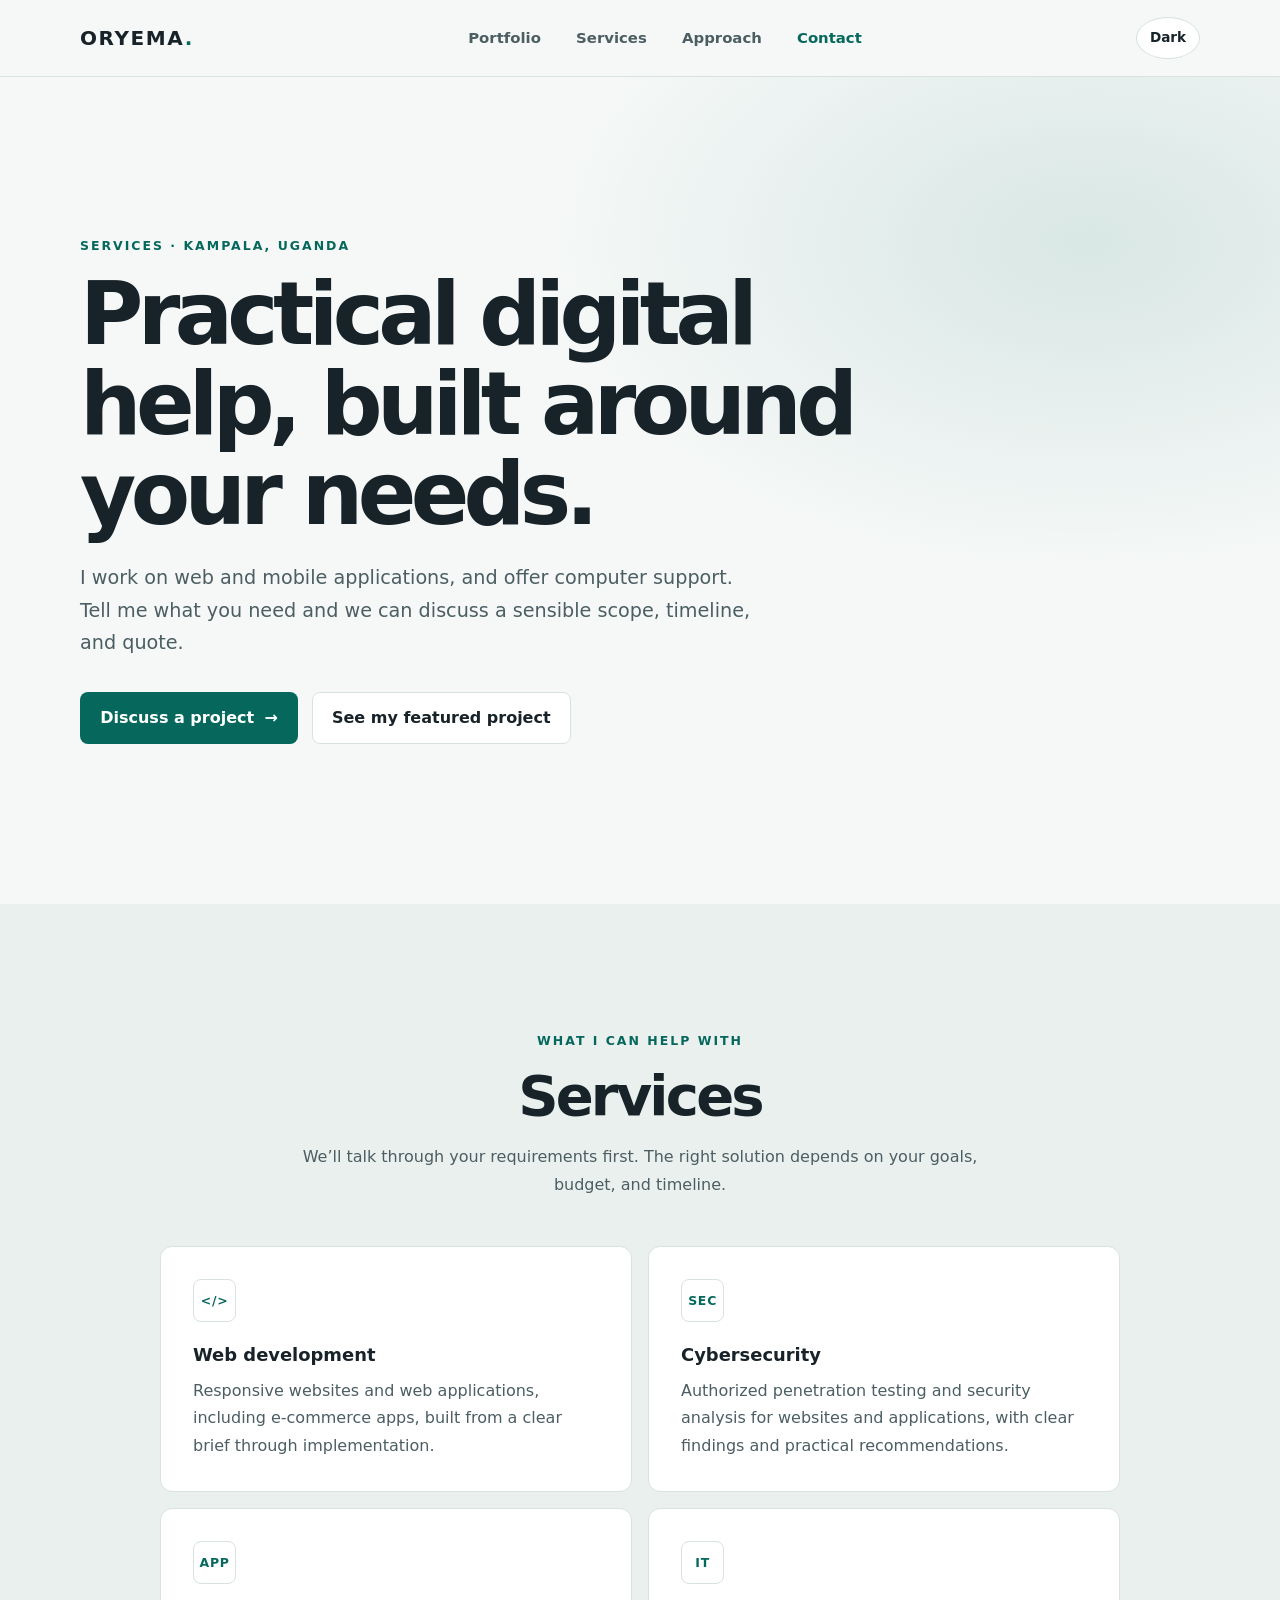
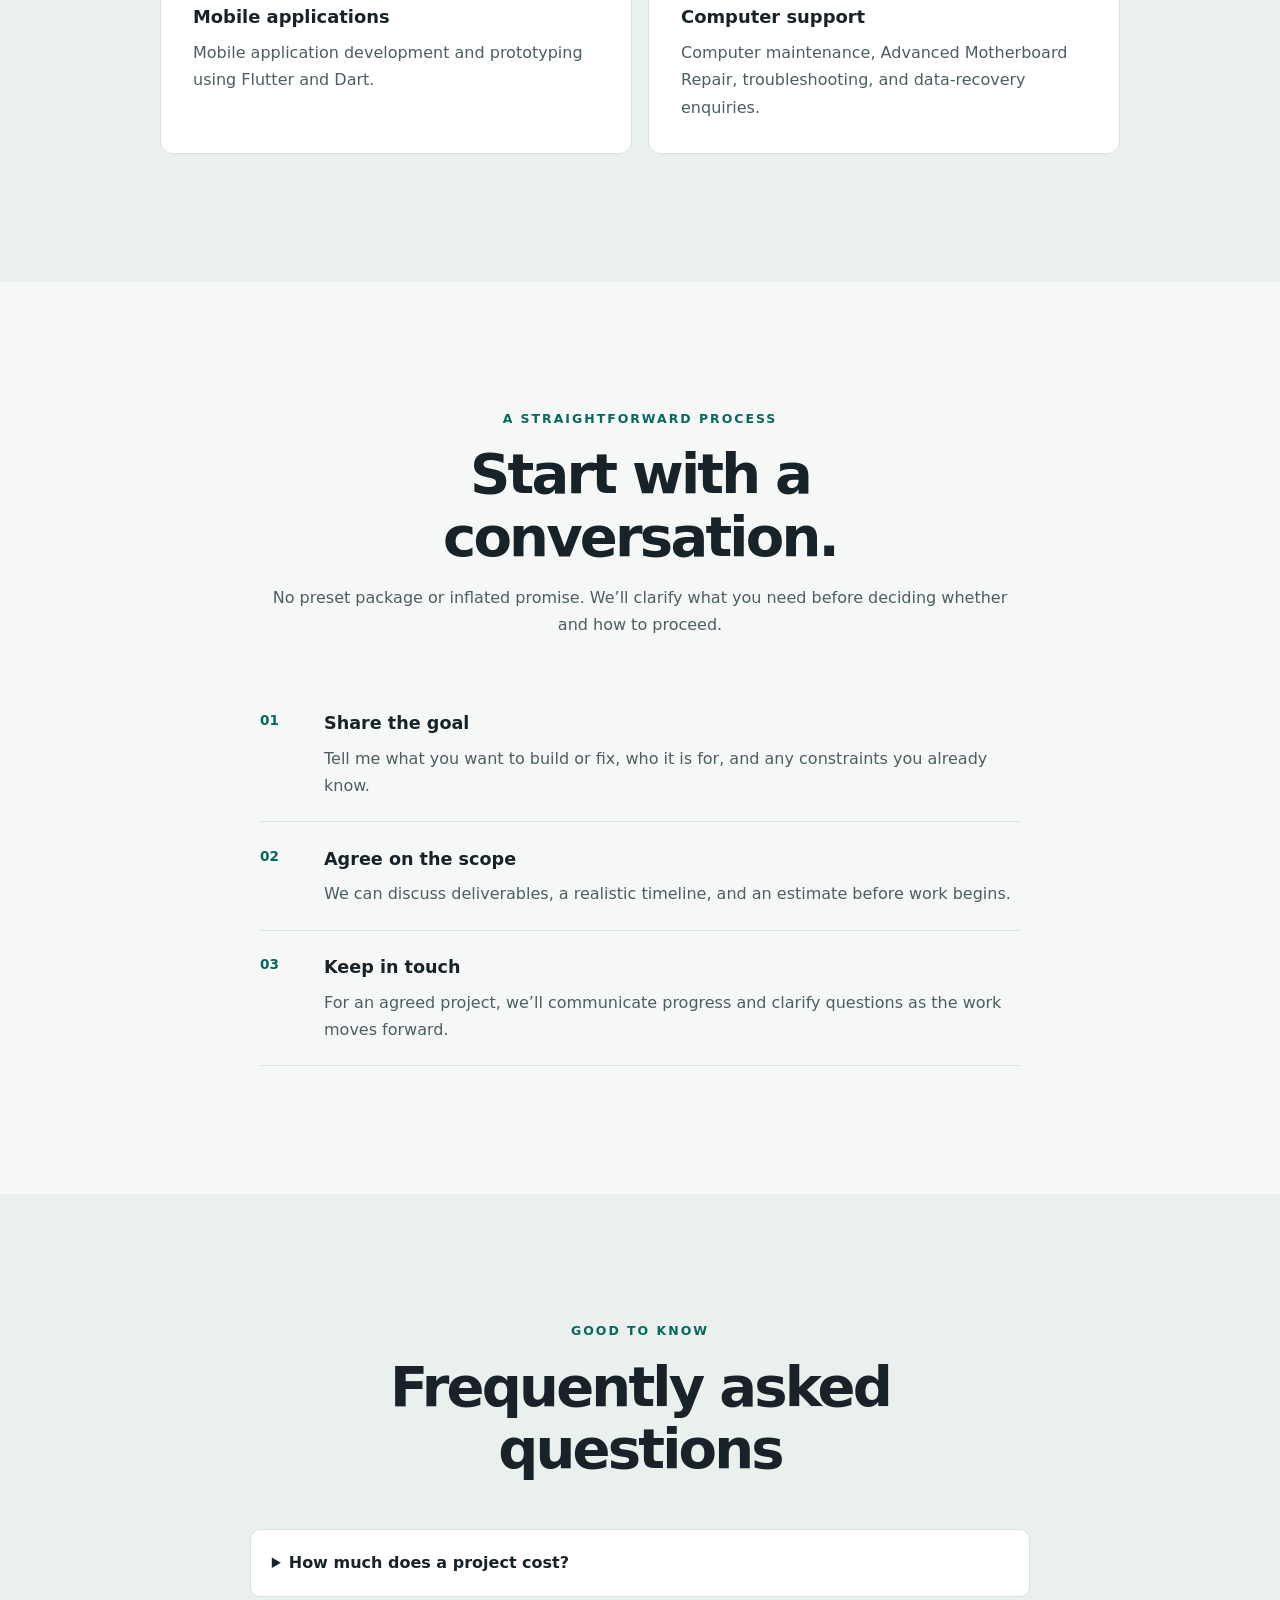
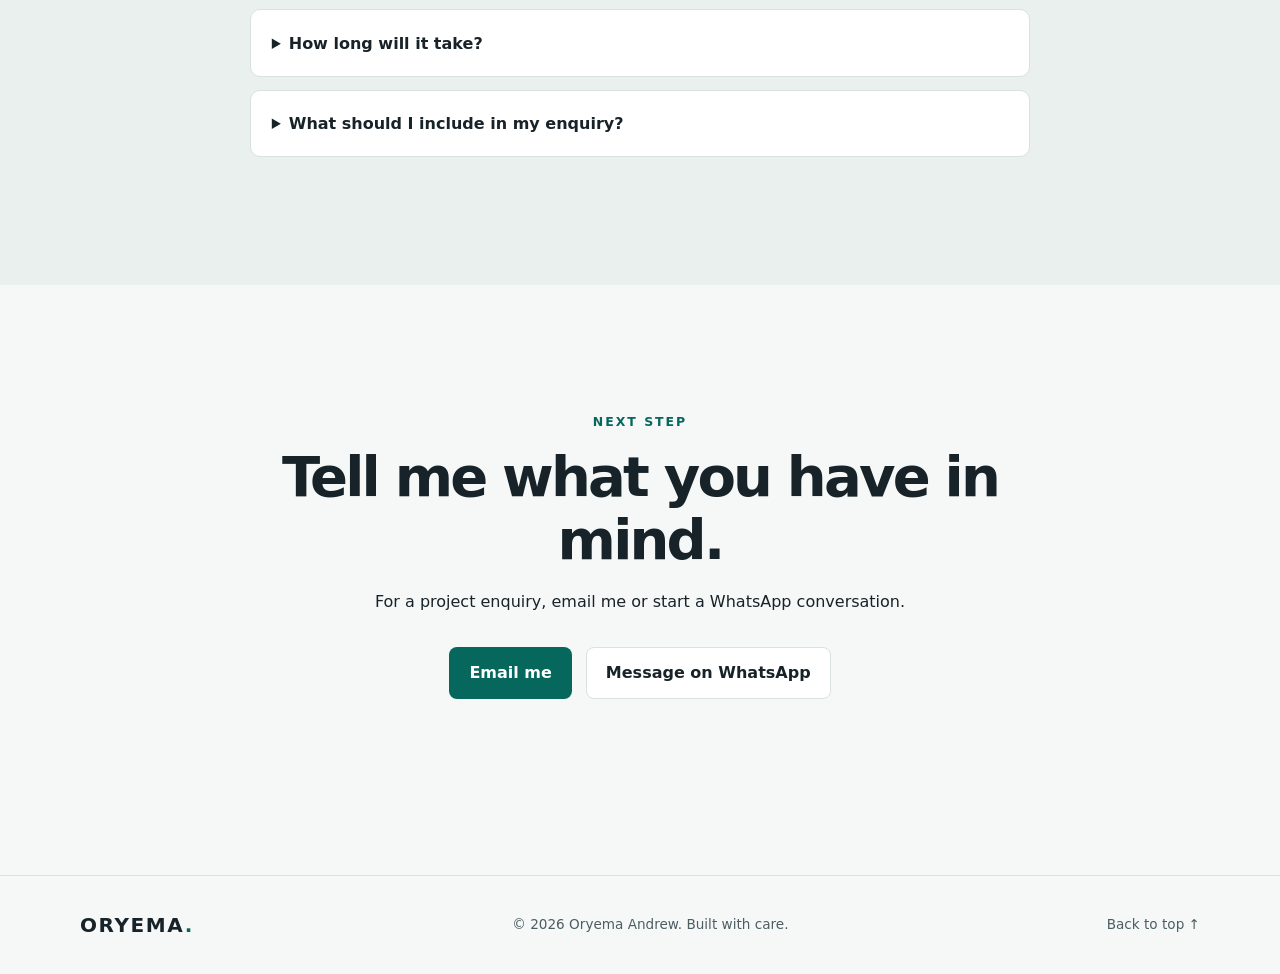
==== commit 2b1b6e14: "improving on the UI" ====
--- a/sales.html
+++ b/sales.html
@@ -4,10 +4,10 @@
     <meta charset="UTF-8">
     <meta name="viewport" content="width=device-width, initial-scale=1">
     <meta name="theme-color" content="#10171b">
-    <meta name="description" content="Learn about web, mobile, and computer support services offered by Oryema Andrew in Kampala, Uganda.">
+    <meta name="description" content="Learn about web, mobile, cybersecurity, and computer support services offered by Oryema Andrew in Kampala, Uganda.">
     <meta property="og:type" content="website">
     <meta property="og:title" content="Services | Oryema Andrew">
-    <meta property="og:description" content="Web, mobile, and computer support services by Oryema Andrew in Kampala, Uganda.">
+    <meta property="og:description" content="Web, mobile, cybersecurity, and computer support services by Oryema Andrew in Kampala, Uganda.">
     <title>Services | Oryema Andrew</title>
     <link rel="icon" href="favicon.svg" type="image/svg+xml">
     <link rel="stylesheet" href="style.css">
@@ -60,12 +60,12 @@
                     <article class="service-card">
                         <span class="service-mark" aria-hidden="true">&lt;/&gt;</span>
                         <h3>Web development</h3>
-                        <p>Responsive websites and web application development, from a clear brief through implementation.</p>
+                        <p>Responsive websites and web applications, including e-commerce apps, built from a clear brief through implementation.</p>
                     </article>
                     <article class="service-card">
-                        <span class="service-mark" aria-hidden="true">SHOP</span>
-                        <h3>E-commerce</h3>
-                        <p>Discuss an online store project, its essential customer experience, and the features needed for your business.</p>
+                        <span class="service-mark" aria-hidden="true">SEC</span>
+                        <h3>Cybersecurity</h3>
+                        <p>Authorized penetration testing and security analysis for websites and applications, with clear findings and practical recommendations.</p>
                     </article>
                     <article class="service-card">
                         <span class="service-mark" aria-hidden="true">APP</span>
@@ -75,7 +75,7 @@
                     <article class="service-card">
                         <span class="service-mark" aria-hidden="true">IT</span>
                         <h3>Computer support</h3>
-                        <p>Computer maintenance, software installation, troubleshooting, and data-recovery enquiries.</p>
+                        <p>Computer maintenance, Advanced Motherboard Repair, troubleshooting, and data-recovery enquiries.</p>
                     </article>
                 </div>
             </div>
